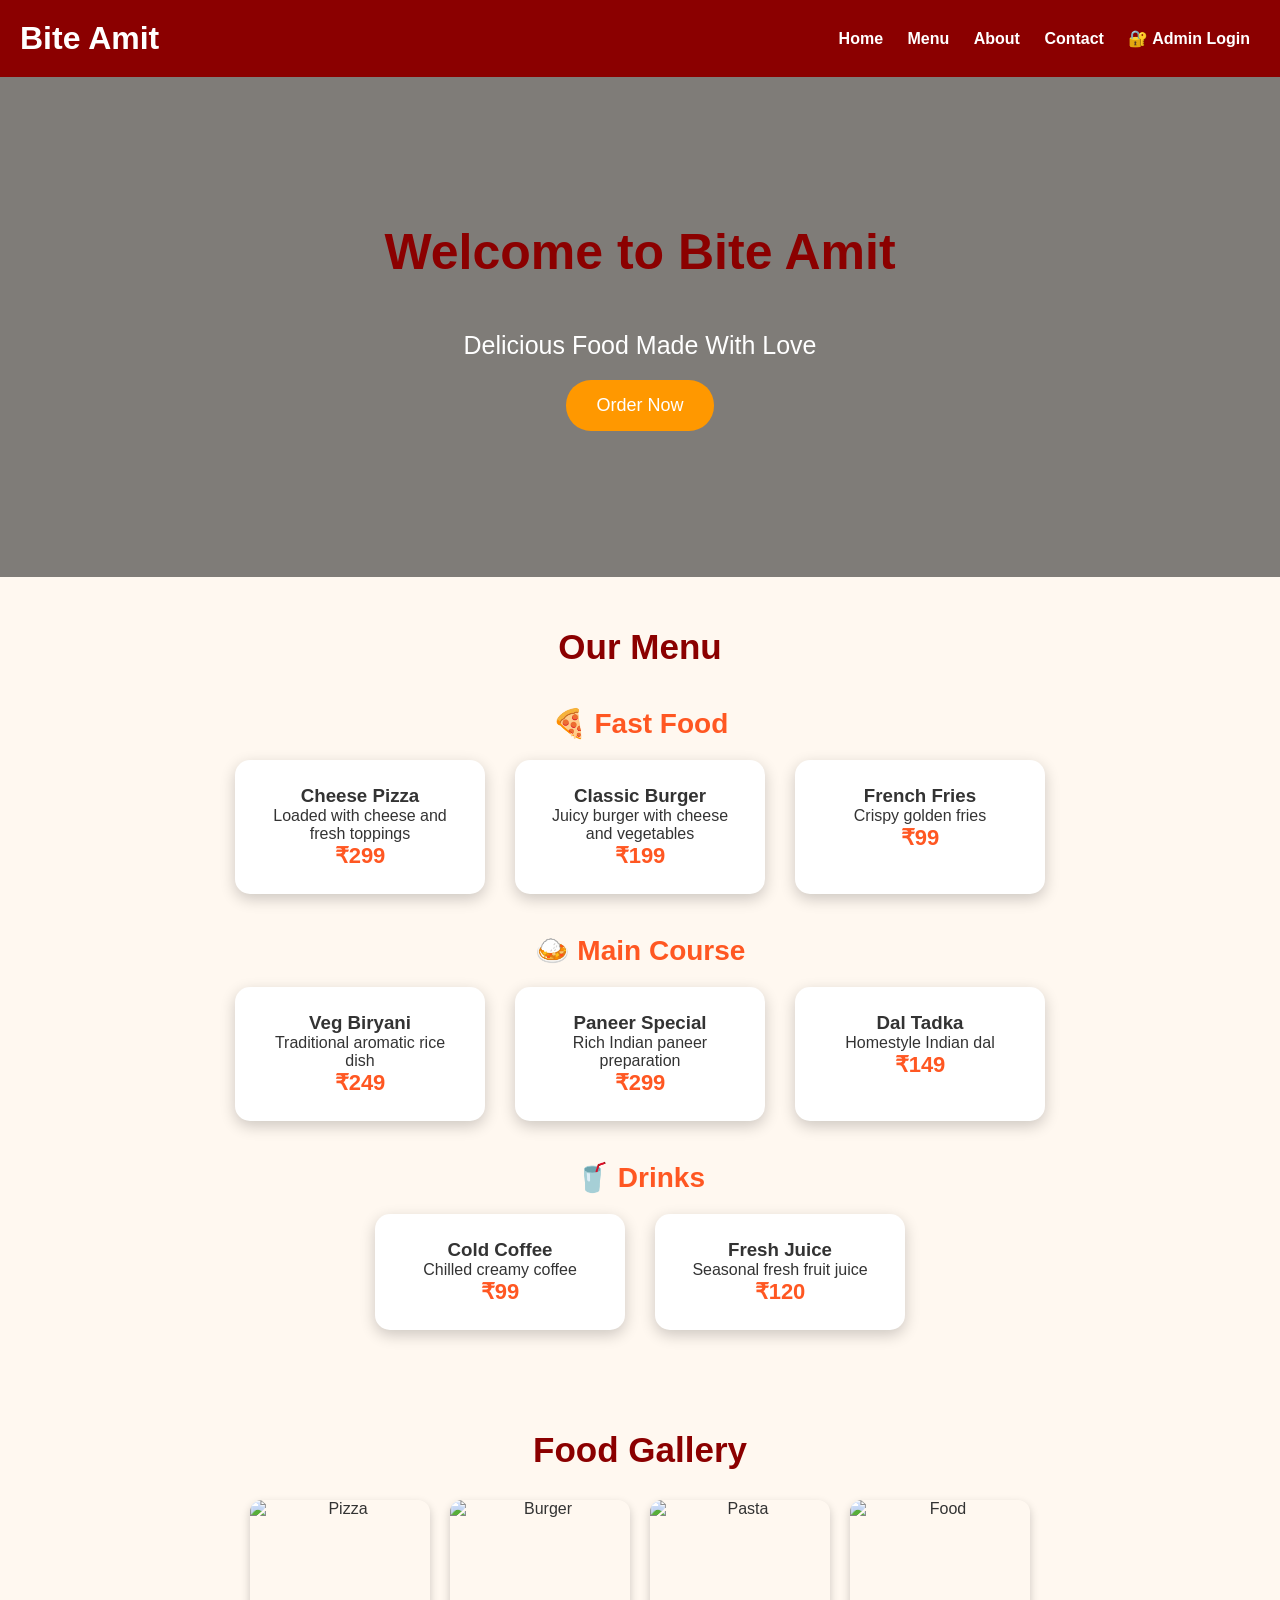
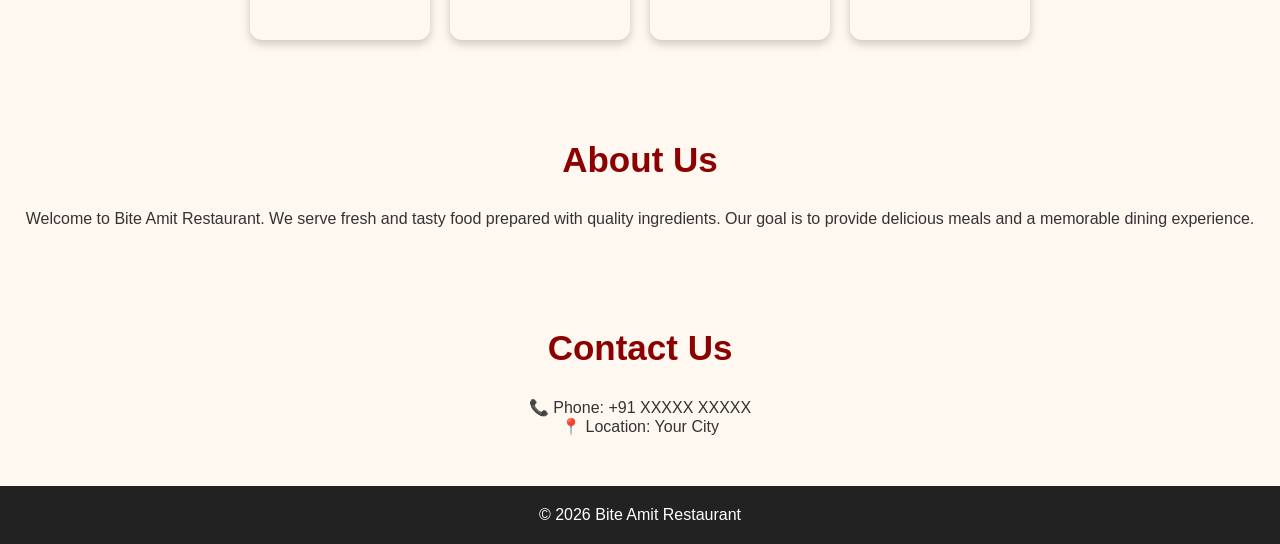
==== index.html @ e71c7d54 "Update index.html" ====
<!DOCTYPE html>
<html lang="en">

<head>
    <meta charset="UTF-8">
    <meta name="viewport" content="width=device-width, initial-scale=1.0">

    <title>Bite Amit Restaurant</title>

    <link rel="stylesheet" href="style.css">
</head>



    
<body>

    <header>
        <h1>Bite Amit</h1>


        <!-- ==========================================================
             WEBSITE NAVIGATION
        
             PURPOSE:
             Displays the main navigation menu for customers
             and provides access to the Admin Login page.
             ========================================================== -->
        
        <nav>
        
            <a href="#home">
        
                Home
        
            </a>
        
        
            <a href="menu.html">
        
                Menu
        
            </a>
        
        
            <a href="#about">
        
                About
        
            </a>
        
        
            <a href="#contact">
        
                Contact
        
            </a>
        
        
            <a href="admin-login.html">
        
                🔐 Admin Login
        
            </a>
        
        </nav>
    </header>


    <section id="home" class="hero">

        <h2>Welcome to Bite Amit</h2>

        <p>Delicious Food Made With Love</p>

        <button onclick="orderNow()">
        Order Now
        </button>

    </section>


    <section id="menu">
    
    <h2>Our Menu</h2>
    
    <h3 class="category">🍕 Fast Food</h3>
    
    <div class="menu">
    
        <div class="item">
            <h3>Cheese Pizza</h3>
            <p>Loaded with cheese and fresh toppings</p>
            <b>₹299</b>
        </div>
    
        <div class="item">
            <h3>Classic Burger</h3>
            <p>Juicy burger with cheese and vegetables</p>
            <b>₹199</b>
        </div>
    
        <div class="item">
            <h3>French Fries</h3>
            <p>Crispy golden fries</p>
            <b>₹99</b>
        </div>
    
    </div>
    
    
    <h3 class="category">🍛 Main Course</h3>
    
    <div class="menu">
    
        <div class="item">
            <h3>Veg Biryani</h3>
            <p>Traditional aromatic rice dish</p>
            <b>₹249</b>
        </div>
    
        <div class="item">
            <h3>Paneer Special</h3>
            <p>Rich Indian paneer preparation</p>
            <b>₹299</b>
        </div>
    
        <div class="item">
            <h3>Dal Tadka</h3>
            <p>Homestyle Indian dal</p>
            <b>₹149</b>
        </div>
    
    </div>
    
    
    <h3 class="category">🥤 Drinks</h3>
    
    <div class="menu">
    
        <div class="item">
            <h3>Cold Coffee</h3>
            <p>Chilled creamy coffee</p>
            <b>₹99</b>
        </div>
    
        <div class="item">
            <h3>Fresh Juice</h3>
            <p>Seasonal fresh fruit juice</p>
            <b>₹120</b>
        </div>
    
    </div>
    
    
    </section>

    
    <section id="gallery">
    
    <h2>Food Gallery</h2>
    
    <div class="gallery">

    <img src="https://images.unsplash.com/photo-1565299624946-b28f40a0ae38?w=400" alt="Pizza">

    <img src="https://images.unsplash.com/photo-1568901346375-23c9450c58cd?w=400" alt="Burger">

    <img src="https://images.unsplash.com/photo-1473093295043-cdd812d0e601?w=400" alt="Pasta">

    <img src="https://images.unsplash.com/photo-1515003197210-e0cd71810b5f?w=400" alt="Food">

    </div>
    
    
    </section>
    
    
    <section id="about">
    
    <h2>About Us</h2>
    
    <p>
    Welcome to Bite Amit Restaurant.
    We serve fresh and tasty food prepared with quality ingredients.
    Our goal is to provide delicious meals and a memorable dining experience.
    </p>
    
    </section>


    <section id="contact">

        <h2>Contact Us</h2>

        <p>📞 Phone: +91 XXXXX XXXXX</p>

        <p>📍 Location: Your City</p>

    </section>


    <footer>
    
        <p>
            © 2026 Bite Amit Restaurant
        </p>

    </footer>
    
    <script src="script.js"></script>

</body>

</html>
---- style.css ----
* {
    margin: 0;
    padding: 0;
    box-sizing: border-box;
    font-family: Arial, sans-serif;
}


body {
    background: #fff8f0;
    color: #333;
}


/* Header */

header {
    background: #8B0000;
    color: white;
    padding: 20px;
    display: flex;
    justify-content: space-between;
    align-items: center;
}


header h1 {
    font-size: 32px;
}


nav a {
    color: white;
    text-decoration: none;
    margin: 0 10px;
    font-weight: bold;
}


/* Hero Section */

.hero {

    height: 500px;

    background:
    linear-gradient(
    rgba(0,0,0,0.5),
    rgba(0,0,0,0.5)
    ),
    url("https://images.unsplash.com/photo-1504674900247-0877df9cc836");

    background-size: cover;
    background-position: center;

    color:white;

    display:flex;
    flex-direction:column;
    justify-content:center;
    align-items:center;

    text-align:center;

}


.hero h2 {
    font-size:50px;
}


.hero p {
    font-size:25px;
    margin:20px;
}


button {

    background:#ff9800;
    color:white;
    border:none;
    padding:15px 30px;
    border-radius:25px;
    font-size:18px;

}


/* Sections */

section {

    padding:50px 20px;
    text-align:center;

}


section h2 {

    font-size:35px;
    color:#8B0000;
    margin-bottom:30px;

}


/* Menu */

.menu {

    display:flex;
    justify-content:center;
    gap:30px;
    flex-wrap:wrap;

}


.item {

    background:white;
    width:250px;
    padding:25px;

    border-radius:15px;

    box-shadow:
    0 5px 15px rgba(0,0,0,0.2);

}


.item b {

    color:#ff5722;
    font-size:22px;

}


/* Footer */

footer {

    background:#222;
    color:white;
    padding:20px;
    text-align:center;

}


/* Mobile */

@media(max-width:700px){

    header{
        flex-direction:column;
    }


    .hero h2{
        font-size:35px;
    }

}
.category {

    margin:40px 0 20px;
    color:#ff5722;
    font-size:28px;

}
.gallery {

    display:flex;
    justify-content:center;
    gap:20px;
    flex-wrap:wrap;

}


.gallery img {

    width:180px;
    height:140px;

    object-fit:cover;

    border-radius:12px;

    box-shadow:
    0 4px 10px rgba(0,0,0,0.2);

    transition:0.3s;

}


.gallery img:hover {

    transform:scale(1.05);

}
@media(max-width:700px){

    .gallery img{

        width:150px;
        height:120px;

    }

}
/* ===== MENU TABLE ===== */

table{
    width:100%;
    border-collapse:collapse;
    margin-bottom:40px;
    background:white;
    border-radius:10px;
    overflow:hidden;
    box-shadow:0 5px 15px rgba(0,0,0,0.15);
}

th{
    background:#8B0000;
    color:white;
    padding:15px;
    font-size:18px;
}

td{
    padding:15px;
    text-align:center;
    border-bottom:1px solid #ddd;
}

tr:hover{
    background:#fff4e6;
}

td img{
    width:100px;
    height:80px;
    object-fit:cover;
    border-radius:10px;
}

td button{
    padding:8px 15px;
    border:none;
    border-radius:6px;
    cursor:pointer;
}
/* Discount Badge */

.discount-badge{

    background:#28a745;

    color:white;

    padding:6px 12px;

    border-radius:20px;

    font-size:14px;

    font-weight:bold;

    display:inline-block;

}
td button:hover{
    opacity:0.9;
}
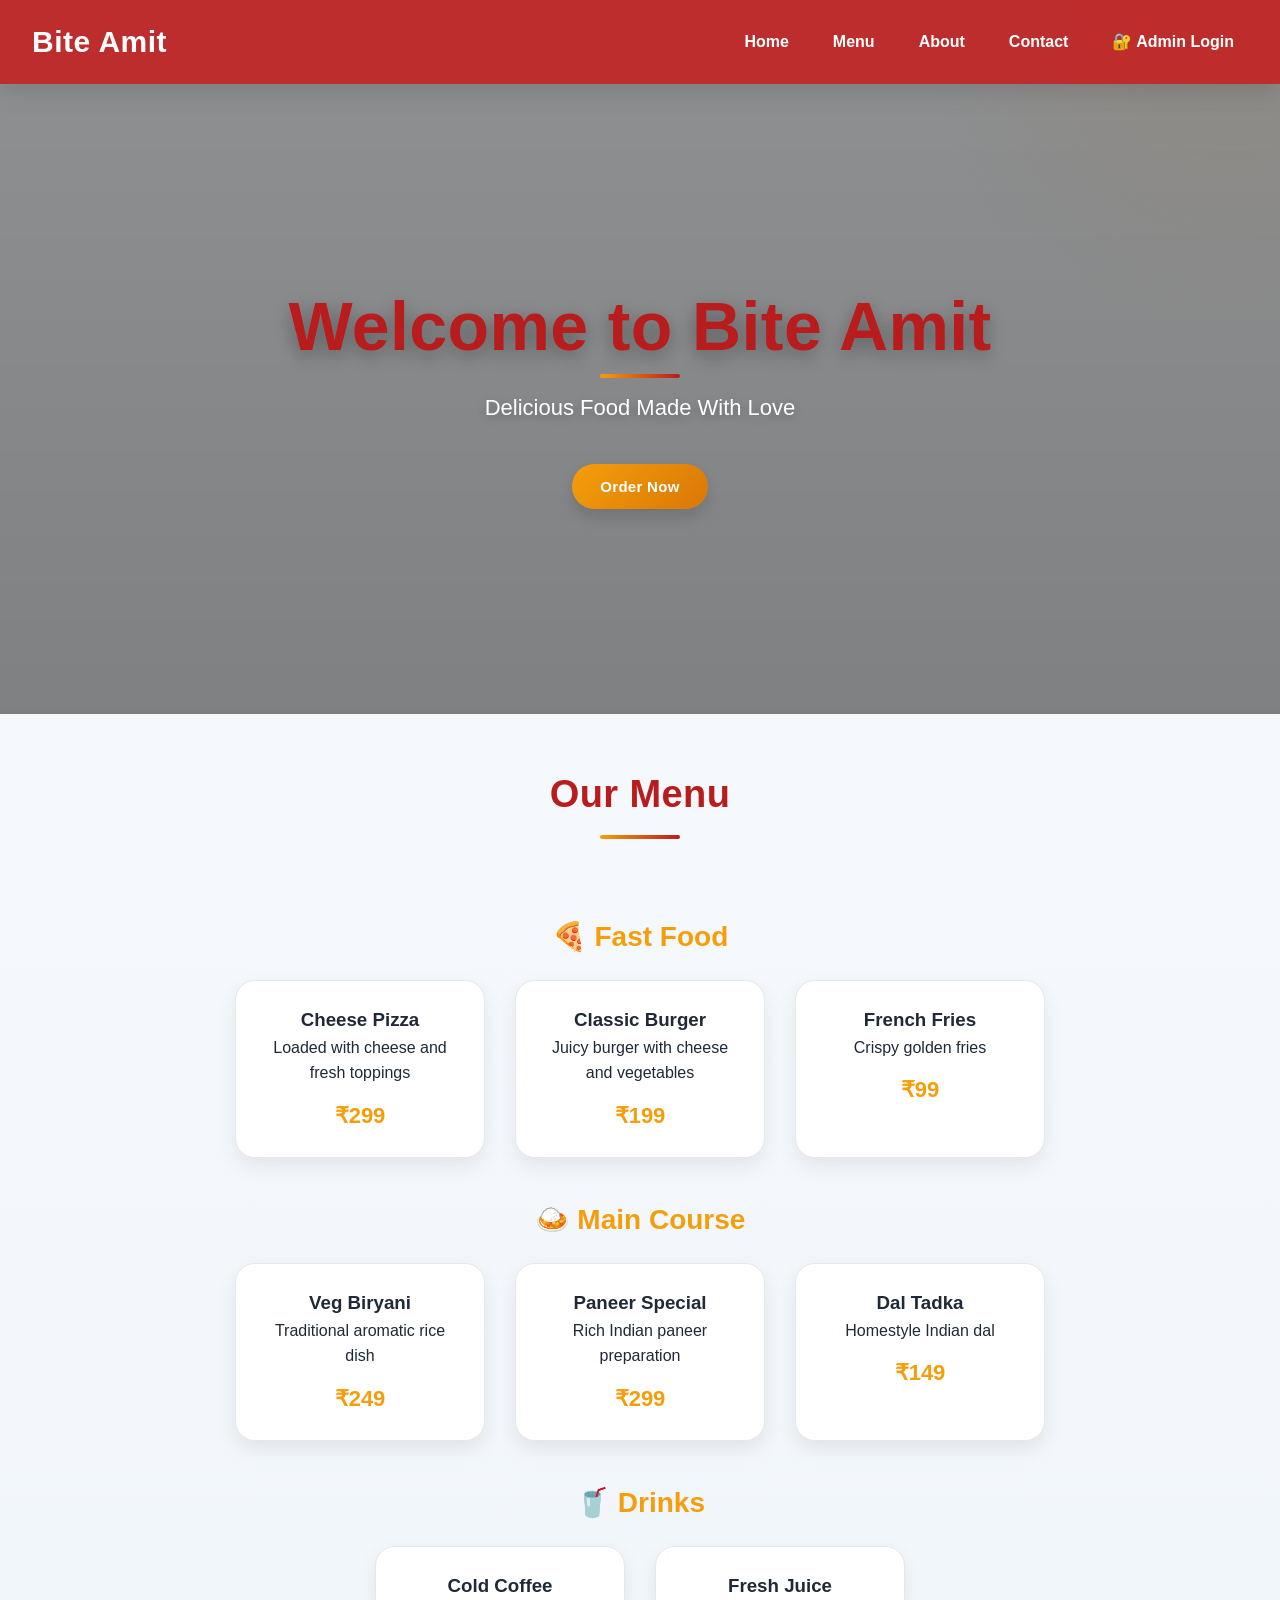
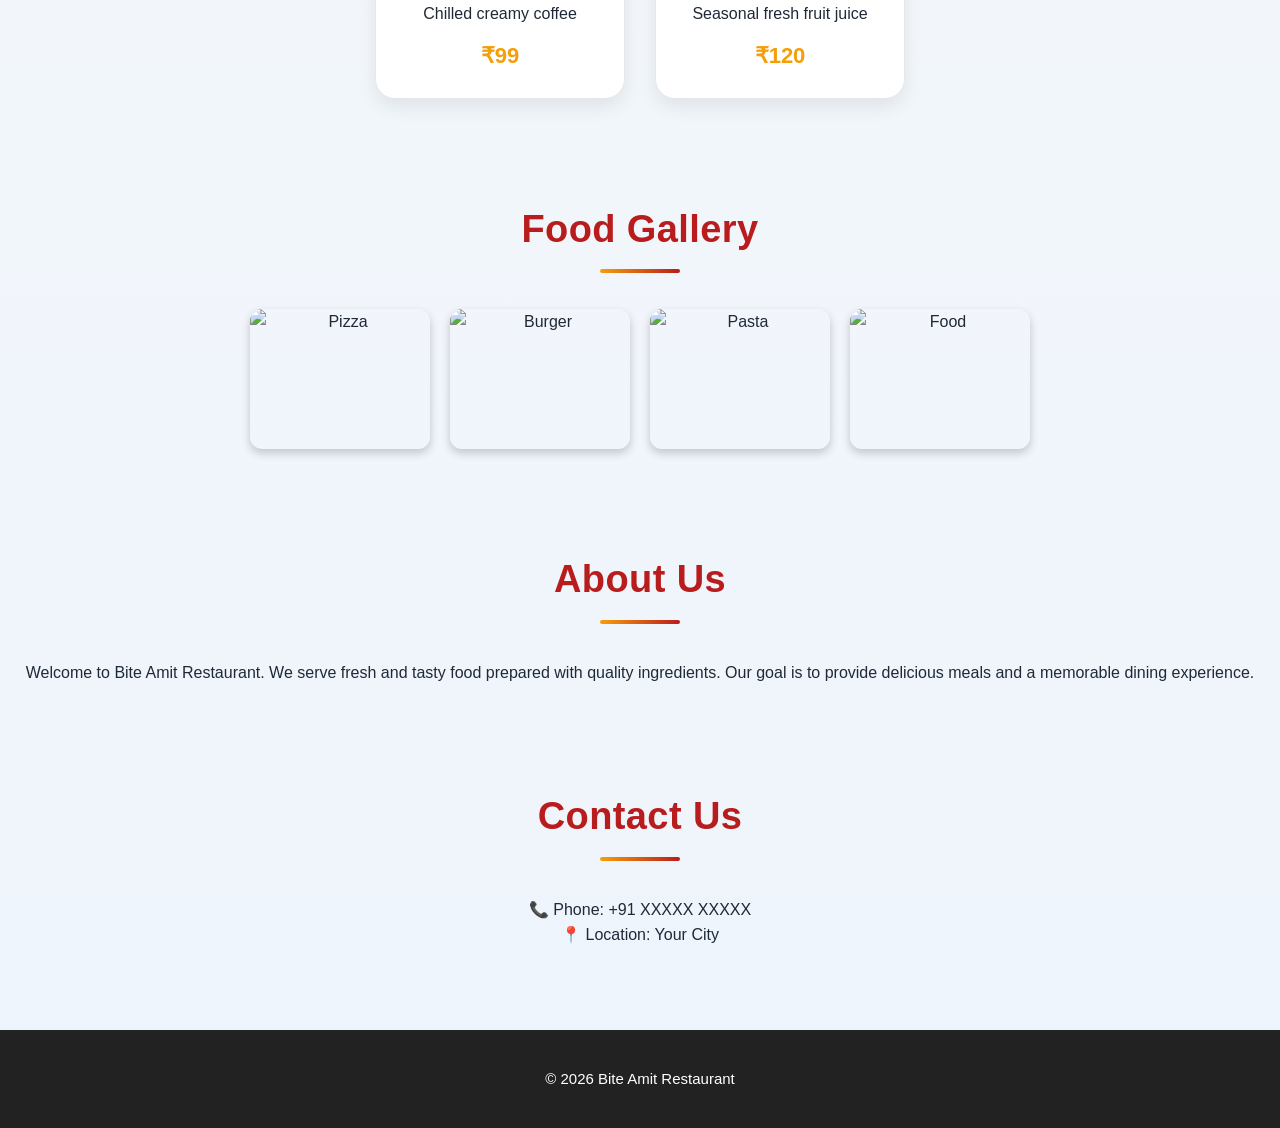
==== commit f0c8b720: "Update index.html" ====
--- a/index.html
+++ b/index.html
@@ -3,7 +3,8 @@
 
 <head>
     <meta charset="UTF-8">
-    <meta name="viewport" content="width=device-width, initial-scale=1.0">
+    <meta name="viewport" content="order now
+        width=device-width, initial-scale=1.0">
 
     <title>Bite Amit Restaurant</title>
 
@@ -73,8 +74,8 @@
 
         <p>Delicious Food Made With Love</p>
 
-        <button onclick="orderNow()">
-        Order Now
+        <button onclick="window.location.href='menu.html'">
+          Order Now
         </button>
 
     </section>
--- a/style.css
+++ b/style.css
@@ -1,111 +1,634 @@
-* {
-    margin: 0;
-    padding: 0;
-    box-sizing: border-box;
-    font-family: Arial, sans-serif;
-}
-
-
-body {
-    background: #fff8f0;
-    color: #333;
-}
-
+/* ==========================================================
+   GLOBAL RESET
+
+   Purpose:
+   Removes browser defaults and enables smooth animations
+   throughout the application.
+
+========================================================== */
+
+*{
+
+    margin:0;
+
+    padding:0;
+
+    box-sizing:border-box;
+
+    font-family:
+        "Segoe UI",
+        Roboto,
+        "Helvetica Neue",
+        Arial,
+        sans-serif;
+
+
+    /* Smooth transitions for interactive elements */
+    transition:
+
+        background-color .25s ease,
+
+        color .25s ease,
+
+        border-color .25s ease;
+
+}
+
+
+/* ==========================================================
+   GLOBAL DESIGN SYSTEM
+   Central place for colours, spacing and shadows.
+========================================================== */
+
+:root{
+
+    /* ==========================================================
+       MODERN DESIGN SYSTEM
+
+       PURPOSE:
+       Global colour palette for the entire website.
+
+       This section controls almost every colour on the site.
+
+       Safe to edit in the future.
+
+    ========================================================== */
+
+
+    /* ----------------------------------------------------------
+       Primary Brand Colours
+    ---------------------------------------------------------- */
+
+    --primary:#B91C1C;
+
+    --primary-hover:#991B1B;
+
+    --secondary:#F59E0B;
+
+    --secondary-hover:#D97706;
+
+
+    /* ----------------------------------------------------------
+       Status Colours
+    ---------------------------------------------------------- */
+
+    --success:#16A34A;
+
+    --danger:#DC2626;
+
+    --warning:#FACC15;
+
+    --info:#2563EB;
+
+
+    /* ----------------------------------------------------------
+       Background Colours
+    ---------------------------------------------------------- */
+
+    --background:#F5F7FA;
+
+    --card:#FFFFFF;
+
+    --table-hover:#FEF3C7;
+
+    --card-hover:#FAFAFA;
+
+
+    /* ----------------------------------------------------------
+       Text Colours
+    ---------------------------------------------------------- */
+
+    --text:#1F2937;
+
+    --text-light:#6B7280;
+
+    --white:#FFFFFF;
+
+
+    /* ----------------------------------------------------------
+       Borders
+    ---------------------------------------------------------- */
+
+    --border:#E5E7EB;
+
+
+    /* ----------------------------------------------------------
+       Border Radius
+    ---------------------------------------------------------- */
+
+    --radius-small:8px;
+
+    --radius-medium:14px;
+
+    --radius-large:20px;
+
+
+    /* ----------------------------------------------------------
+       Modern Shadows
+    ---------------------------------------------------------- */
+
+    --shadow-small:
+        0 2px 6px rgba(0,0,0,.05);
+
+    --shadow-medium:
+        0 8px 20px rgba(0,0,0,.08);
+
+    --shadow-large:
+        0 16px 40px rgba(0,0,0,.12);
+
+
+    /* ----------------------------------------------------------
+       Spacing
+    ---------------------------------------------------------- */
+
+    --space-xs:8px;
+
+    --space-sm:12px;
+
+    --space-md:16px;
+
+    --space-lg:24px;
+
+    --space-xl:32px;
+
+    --space-xxl:48px;
+
+}
+
+
+/* ==========================================================
+   PREMIUM PAGE BACKGROUND
+
+   Purpose:
+   Creates a soft premium background and enables smooth
+   animations throughout the website.
+
+   Future Editing:
+   - Change gradient colours for a different theme.
+   - Adjust transition speed if required.
+
+========================================================== */
+
+body{
+
+    background:
+        linear-gradient(
+            180deg,
+            #f8fafc 0%,
+            #eef4fb 100%
+        );
+
+    color:var(--text);
+
+    line-height:1.6;
+
+    min-height:100vh;
+
+
+    /* Smooth animations across the website */
+    transition:
+
+        background .35s ease,
+
+        color .35s ease;
+
+}
+
+/* ==========================================================
+   PREMIUM PAGE GLOW
+
+   Purpose:
+   Adds a very subtle decorative glow behind the page content.
+   It gives depth without distracting from the content.
+
+   Future Editing:
+   - Increase opacity for a stronger glow.
+   - Remove entirely if you prefer a flatter design.
+========================================================== */
+
+body::before{
+
+    content:"";
+
+    position:fixed;
+
+    top:-250px;
+
+    right:-250px;
+
+    width:600px;
+
+    height:600px;
+
+    border-radius:50%;
+
+    background:
+        radial-gradient(
+            rgba(245,158,11,.08),
+            transparent 70%
+        );
+
+    pointer-events:none;
+
+    z-index:-1;
+
+}
 
 /* Header */
 
-header {
-    background: #8B0000;
-    color: white;
-    padding: 20px;
-    display: flex;
-    justify-content: space-between;
-    align-items: center;
-}
-
-
-header h1 {
-    font-size: 32px;
-}
-
-
-nav a {
-    color: white;
-    text-decoration: none;
-    margin: 0 10px;
-    font-weight: bold;
-}
-
-
-/* Hero Section */
-
-.hero {
-
-    height: 500px;
+/* ==========================================================
+   PREMIUM HEADER
+   Purpose:
+   Creates a modern sticky header with a subtle glass effect.
+
+   Future Editing:
+   - Change 'top' if needed.
+   - Adjust backdrop-filter for more or less blur.
+   - Change opacity by modifying the rgba() value.
+========================================================== */
+
+header{
+
+    /* Existing brand colour with slight transparency */
+    background:rgba(185,28,28,0.92);
+
+    color:var(--white);
+
+    padding:18px var(--space-xl);
+
+    display:flex;
+
+    justify-content:space-between;
+
+    align-items:center;
+
+    flex-wrap:wrap;
+
+    gap:var(--space-md);
+
+    /* Premium shadow */
+    box-shadow:
+        0 8px 24px rgba(0,0,0,.12);
+
+    /* Keep header visible while scrolling */
+    position:sticky;
+
+    top:0;
+
+    z-index:1000;
+
+/* ==========================================================
+   PREMIUM GLASS EFFECT
+
+   Purpose:
+   Creates a softer glass appearance for the sticky header.
+
+   Future Editing:
+   - Increase blur for a stronger glass effect.
+   - Reduce blur if performance becomes a concern.
+========================================================== */
+
+backdrop-filter:blur(16px);
+
+-webkit-backdrop-filter:blur(16px);
+
+    /* Smooth transitions */
+    transition:
+        background .3s ease,
+        box-shadow .3s ease;
+}
+
+
+header h1{
+
+    font-size:30px;
+
+    font-weight:700;
+
+    letter-spacing:.5px;
+
+}
+
+
+nav{
+
+    display:flex;
+
+    gap:var(--space-md);
+
+    flex-wrap:wrap;
+
+}
+
+
+/* ==========================================================
+   PREMIUM NAVIGATION LINKS
+   Purpose:
+   Creates smoother hover animations and prepares each link
+   for an animated underline.
+
+   Future Editing:
+   - Increase translateY() for more lift.
+   - Change transition speed if desired.
+========================================================== */
+
+nav a{
+
+    color:var(--white);
+
+    text-decoration:none;
+
+    font-weight:600;
+
+    padding:8px 14px;
+
+    border-radius:var(--radius-small);
+
+    position:relative;
+
+    transition:
+        background .25s ease,
+        color .25s ease,
+        transform .25s ease;
+
+}
+
+
+/* ==========================================================
+   NAVIGATION HOVER EFFECT
+========================================================== */
+
+nav a:hover{
+
+    background:rgba(255,255,255,.18);
+
+    transform:translateY(-2px);
+
+}
+/* ==========================================================
+   ANIMATED NAVIGATION UNDERLINE
+   Purpose:
+   Displays a smooth underline animation when hovering over
+   navigation links.
+========================================================== */
+
+nav a::after{
+
+    content:"";
+
+    position:absolute;
+
+    left:14px;
+
+    bottom:4px;
+
+    width:0;
+
+    height:2px;
+
+    background:var(--white);
+
+    transition:width .25s ease;
+
+}
+
+nav a:hover::after{
+
+    width:calc(100% - 28px);
+
+}
+
+/* ==========================================================
+   PREMIUM HERO SECTION
+
+   Purpose:
+   Creates a more spacious and elegant landing section.
+
+   Future Editing:
+   - Replace the image URL to change the hero image.
+   - Adjust the overlay opacity if your image is brighter or darker.
+========================================================== */
+
+.hero{
+
+    min-height:70vh;
 
     background:
-    linear-gradient(
-    rgba(0,0,0,0.5),
-    rgba(0,0,0,0.5)
-    ),
-    url("https://images.unsplash.com/photo-1504674900247-0877df9cc836");
-
-    background-size: cover;
-    background-position: center;
-
-    color:white;
+        linear-gradient(
+            rgba(0,0,0,.42),
+            rgba(0,0,0,.50)
+        ),
+        url("https://images.unsplash.com/photo-1504674900247-0877df9cc836");
+
+    background-size:cover;
+
+    background-position:center;
+
+    background-attachment:fixed;
+
+    color:var(--white);
 
     display:flex;
+
     flex-direction:column;
+
     justify-content:center;
+
     align-items:center;
 
     text-align:center;
 
-}
-
-
-.hero h2 {
-    font-size:50px;
-}
-
-
-.hero p {
-    font-size:25px;
-    margin:20px;
-}
-
-
-button {
-
-    background:#ff9800;
-    color:white;
+    padding:80px 30px;
+
+}
+
+
+/* ==========================================================
+   HERO MAIN HEADING
+========================================================== */
+
+.hero h2{
+
+    font-size:clamp(42px,6vw,68px);
+
+    font-weight:800;
+
+    line-height:1.1;
+
+    max-width:900px;
+
+    margin-bottom:24px;
+
+    text-shadow:
+        0 6px 20px rgba(0,0,0,.35);
+
+}
+
+/* ==========================================================
+   HERO DESCRIPTION
+========================================================== */
+
+.hero p{
+
+    font-size:22px;
+
+    line-height:1.8;
+
+    max-width:760px;
+
+    margin-bottom:36px;
+
+    text-shadow:
+        0 3px 12px rgba(0,0,0,.30);
+
+}
+
+/* ==========================================================
+   PREMIUM GLOBAL BUTTONS
+
+   Purpose:
+   Gives all buttons a modern premium appearance.
+
+   Future Editing:
+   - Change gradient colours for a different theme.
+   - Increase padding for larger buttons.
+   - Adjust border-radius for more or less rounded buttons.
+========================================================== */
+
+button{
+
+    /* Premium gradient */
+    background:
+        linear-gradient(
+            135deg,
+            var(--secondary),
+            var(--secondary-hover)
+        );
+
+    color:var(--white);
+
     border:none;
-    padding:15px 30px;
-    border-radius:25px;
-    font-size:18px;
-
-}
-
-
-/* Sections */
-
-section {
+
+    padding:14px 28px;
+
+    border-radius:999px;
+
+    font-size:15px;
+
+    font-weight:700;
+
+    letter-spacing:.3px;
+
+    cursor:pointer;
+
+    box-shadow:
+        0 8px 18px rgba(0,0,0,.15);
+
+    transition:
+        transform .25s ease,
+        box-shadow .25s ease,
+        filter .25s ease;
+
+}
+
+/* ==========================================================
+   BUTTON HOVER EFFECT
+========================================================== */
+
+button:hover{
+
+    transform:translateY(-4px);
+
+    filter:brightness(1.05);
+
+    box-shadow:
+        0 14px 30px rgba(0,0,0,.18);
+
+}
+
+/* ==========================================================
+   BUTTON CLICK EFFECT
+========================================================== */
+
+button:active{
+
+    transform:translateY(1px) scale(.98);
+
+}
+
+/* ==========================================================
+   COMMON PAGE SECTIONS
+========================================================== */
+
+section{
 
     padding:50px 20px;
     text-align:center;
 
 }
 
-
-section h2 {
-
-    font-size:35px;
-    color:#8B0000;
-    margin-bottom:30px;
-
-}
-
+/* ==========================================================
+   PREMIUM SECTION HEADINGS
+
+   Purpose:
+   Gives every section heading a cleaner, more premium look
+   with improved spacing and a decorative accent line.
+
+   Future Editing:
+   - Increase font-size for larger headings.
+   - Change the accent width or color below.
+========================================================== */
+
+section h2{
+
+    position:relative;
+
+    display:inline-block;
+
+    font-size:38px;
+
+    font-weight:700;
+
+    color:var(--primary);
+
+    margin-bottom:50px;
+
+    letter-spacing:.4px;
+
+}
+/* ==========================================================
+   SECTION HEADING ACCENT
+
+   Purpose:
+   Draws a subtle gradient line beneath every section title.
+========================================================== */
+
+section h2::after{
+
+    content:"";
+
+    position:absolute;
+
+    left:50%;
+
+    bottom:-14px;
+
+    transform:translateX(-50%);
+
+    width:80px;
+
+    height:4px;
+
+    border-radius:999px;
+
+    background:
+        linear-gradient(
+            90deg,
+            var(--secondary),
+            var(--primary)
+        );
+
+}
 
 /* Menu */
 
@@ -119,37 +642,169 @@
 }
 
 
-.item {
-
-    background:white;
+/* ==========================================================
+   PREMIUM MENU ITEM CARD
+
+   Purpose:
+   Creates restaurant-style product cards.
+
+   Used for:
+   - Menu items
+   - Food listings
+   - Product displays
+
+   Future Editing:
+   - Adjust width for different screen sizes.
+   - Change shadow for more/less depth.
+   - Modify radius for different styles.
+
+========================================================== */
+
+.item{
+
+    /* Card background */
+    background:var(--card);
+
+
+    /* Flexible card width */
     width:250px;
-    padding:25px;
-
-    border-radius:15px;
-
+
+
+    /* Internal spacing */
+    padding:var(--space-lg);
+
+
+    /* Premium rounded corners */
+    border-radius:var(--radius-large);
+
+
+    /* Soft border */
+    border:1px solid var(--border);
+
+
+    /* Floating card effect */
     box-shadow:
-    0 5px 15px rgba(0,0,0,0.2);
-
-}
-
-
-.item b {
-
-    color:#ff5722;
+        var(--shadow-medium);
+
+
+    /* Smooth animation */
+    transition:
+
+        transform .30s ease,
+
+        box-shadow .30s ease,
+
+        border-color .30s ease;
+
+
+    /* Keeps images inside card */
+    overflow:hidden;
+
+}
+
+
+/* ==========================================================
+   PREMIUM MENU CARD HOVER
+
+   Purpose:
+   Adds subtle product-card animation.
+
+========================================================== */
+
+.item:hover{
+
+/* ==========================================================
+   PREMIUM MENU CARD HOVER
+
+   Purpose:
+   Creates a floating restaurant-card effect.
+
+========================================================== */
+
+transform:
+
+    translateY(-8px)
+
+    scale(1.02);
+
+box-shadow:
+
+    0 24px 55px rgba(15,23,42,.18);
+
+
+    border-color:
+        var(--secondary);
+
+}
+
+
+.item b{
+
+    color:var(--secondary);
+
     font-size:22px;
 
-}
-
-
-/* Footer */
-
-footer {
+    display:block;
+
+    margin-top:var(--space-sm);
+
+}
+/* ==========================================================
+   MENU CARD IMAGE
+
+   Purpose:
+   Gives food images a premium presentation.
+
+========================================================== */
+
+.item img{
+
+    width:100%;
+
+    height:180px;
+
+
+    object-fit:cover;
+
+
+    border-radius:
+        var(--radius-medium);
+
+
+    margin-bottom:
+        var(--space-md);
+
+}
+
+/* ==========================================================
+   FOOTER
+========================================================== */
+
+footer{
 
     background:#222;
-    color:white;
-    padding:20px;
+
+    color:var(--white);
+
+
+    padding:var(--space-xl);
+
+
     text-align:center;
 
+
+    font-size:15px;
+
+
+    margin-top:var(--space-xl);
+
+}
+
+
+footer p{
+
+    margin:5px 0;
+
 }
 
 
@@ -157,24 +812,80 @@
 
 @media(max-width:700px){
 
+
     header{
+
         flex-direction:column;
+
+        text-align:center;
+
+        padding:var(--space-lg);
+
     }
 
 
+    header h1{
+
+        font-size:26px;
+
+    }
+
+
+    nav{
+
+        justify-content:center;
+
+    }
+
+
+    nav a{
+
+        font-size:14px;
+
+        padding:6px 10px;
+
+    }
+
+
+    .hero{
+
+        min-height:400px;
+
+    }
+
+
     .hero h2{
+
         font-size:35px;
+
     }
 
-}
+
+    .hero p{
+
+        font-size:18px;
+
+    }
+
+
+}
+/* ==========================================================
+   MENU CATEGORY TITLE
+   Uses brand secondary colour.
+========================================================== */
+
 .category {
 
     margin:40px 0 20px;
-    color:#ff5722;
+    color:var(--secondary);
     font-size:28px;
 
 }
-.gallery {
+/* ==========================================================
+   IMAGE GALLERY
+========================================================== */
+
+.gallery{
 
     display:flex;
     justify-content:center;
@@ -216,34 +927,123 @@
     }
 
 }
-/* ===== MENU TABLE ===== */
+
+/* ==========================================================
+   PREMIUM DATA TABLE
+
+   Purpose:
+   Provides a modern, professional appearance for all tables
+   across the website.
+
+   Future Editing:
+   - Increase border-radius for softer corners.
+   - Adjust shadow intensity if desired.
+========================================================== */
 
 table{
+
     width:100%;
-    border-collapse:collapse;
-    margin-bottom:40px;
-    background:white;
-    border-radius:10px;
+
+    border-collapse:separate;
+
+    border-spacing:0;
+
+    margin:var(--space-lg) 0;
+
+    background:var(--card);
+
+    border-radius:20px;
+
     overflow:hidden;
-    box-shadow:0 5px 15px rgba(0,0,0,0.15);
-}
+
+    border:1px solid var(--border);
+
+    box-shadow:
+        0 12px 30px rgba(15,23,42,.08);
+
+}
+
+/* ==========================================================
+   TABLE HEADER
+========================================================== */
 
 th{
-    background:#8B0000;
-    color:white;
-    padding:15px;
-    font-size:18px;
-}
+
+    position:sticky;
+
+    top:0;
+
+    z-index:5;
+
+    background:
+      linear-gradient(
+      135deg,
+      var(--primary),
+      var(--primary-hover)
+      );
+
+    color:var(--white);
+
+    padding:18px;
+
+    font-size:15px;
+
+    font-weight:700;
+
+    letter-spacing:.3px;
+
+    text-align:center;
+
+}
+
+/* ==========================================================
+   TABLE CELLS
+========================================================== */
 
 td{
-    padding:15px;
+
+    padding:18px 16px;
+
     text-align:center;
-    border-bottom:1px solid #ddd;
-}
-
-tr:hover{
-    background:#fff4e6;
-}
+
+    border-bottom:1px solid #edf2f7;
+
+    vertical-align:middle;
+
+}
+
+tbody tr{
+    transition:background .2s ease;
+}
+
+/* ==========================================================
+   ALTERNATING TABLE ROWS
+========================================================== */
+
+tbody tr:nth-child(even){
+
+    background:#fafbfd;
+
+}
+tbody tr:nth-child(odd){
+
+    background:#ffffff;
+
+}
+/* ==========================================================
+   TABLE ROW HOVER
+========================================================== */
+
+tbody tr:hover{
+
+    background:#eef6ff;
+
+    transform:scale(1.002);
+
+    box-shadow:
+    0 4px 12px rgba(0,0,0,.06);
+
+}   
 
 td img{
     width:100px;
@@ -253,31 +1053,1521 @@
 }
 
 td button{
-    padding:8px 15px;
-    border:none;
-    border-radius:6px;
+
+    padding:8px 16px;
+
+    border-radius:999px;
+
+    font-size:13px;
+
+    margin:3px;
+
+}
+
+/* ==========================================================
+   DISCOUNT BADGE
+   Uses global success and white colors.
+========================================================== */
+.discount-badge{
+    background:var(--success);
+    color:var(--white);
+    padding:6px 12px;
+    border-radius:20px;
+    font-size:14px;
+    font-weight:bold;
+    display:inline-block;
+}
+
+td button:hover{
+    opacity:1;
+}
+/* ==========================================================
+   PREMIUM TABLE CONTAINER
+
+   Purpose:
+   Gives every table a dashboard-card appearance.
+
+========================================================== */
+
+.table-container{
+
+    background:var(--card);
+
+    padding:var(--space-lg);
+
+    border-radius:var(--radius-large);
+
+    box-shadow:
+        var(--shadow-medium);
+
+    overflow-x:auto;
+
+}
+
+
+/* Table title inside container */
+
+.table-container h2,
+.table-container h3{
+
+    margin-bottom:20px;
+
+    color:var(--primary);
+
+}
+/* ==========================================================
+PREMIUM FORM CONTROLS
+
+Purpose:
+Creates a consistent modern dashboard form appearance.
+
+========================================================== */
+
+input,
+select,
+textarea{
+
+```
+width:100%;
+
+padding:14px 16px;
+
+font-size:15px;
+
+font-weight:500;
+
+color:var(--text);
+
+background:#ffffff;
+
+border:1px solid #dbe3ef;
+
+border-radius:12px;
+
+box-shadow:
+    0 2px 8px rgba(15,23,42,.04);
+
+transition:
+    border-color .25s ease,
+    box-shadow .25s ease,
+    transform .25s ease;
+```
+
+}
+
+/* ==========================================================
+INPUT HOVER
+========================================================== */
+
+input:hover,
+select:hover,
+textarea:hover{
+
+```
+border-color:#cbd5e1;
+```
+
+}
+
+/* ==========================================================
+INPUT FOCUS
+========================================================== */
+
+input:focus,
+select:focus,
+textarea:focus{
+
+```
+outline:none;
+
+border-color:var(--secondary);
+
+background:#ffffff;
+
+box-shadow:
+    0 0 0 4px rgba(245,158,11,.18),
+    0 6px 18px rgba(15,23,42,.08);
+
+transform:translateY(-1px);
+```
+
+}
+
+
+
+input:focus,
+select:focus,
+textarea:focus{
+
+    outline:none;
+
+    border-color:var(--secondary);
+
+    box-shadow:0 0 0 3px rgba(255,152,0,.20);
+
+}
+
+
+/* ----------------------------------------------------------
+   Checkbox & Radio
+---------------------------------------------------------- */
+
+input[type="checkbox"],
+input[type="radio"]{
+
+    width:auto;
+
+    margin-right:8px;
+
     cursor:pointer;
-}
-/* Discount Badge */
-
-.discount-badge{
-
-    background:#28a745;
-
-    color:white;
-
-    padding:6px 12px;
-
-    border-radius:20px;
-
-    font-size:14px;
+
+}
+
+
+/* ==========================================================
+DATE & TIME CONTROLS
+========================================================== */
+
+input[type="date"],
+input[type="time"]{
+
+```
+width:auto;
+
+min-width:180px;
+
+cursor:pointer;
+```
+
+}
+
+
+
+/* ==========================================================
+PREMIUM FORM LABELS
+========================================================== */
+
+label{
+
+```
+display:block;
+
+margin-bottom:8px;
+
+font-size:14px;
+
+font-weight:700;
+
+color:var(--text);
+
+letter-spacing:.2px;
+```
+
+}
+
+/* ==========================================================
+   PREMIUM DASHBOARD CARD
+
+   Purpose:
+   Creates a modern reusable card component for:
+
+   - Dashboard modules
+   - Reports
+   - Financial summaries
+   - Statistics
+   - Inventory widgets
+
+   Future Editing:
+   - Change radius for softer/sharper cards.
+   - Change shadow for depth.
+   - Change border accent colour.
+
+========================================================== */
+
+.dashboard-card{
+
+    /* Card background */
+    background:var(--card);
+
+
+    /* Internal spacing */
+    padding:var(--space-xl);
+
+
+    /* Space between cards */
+    margin-bottom:var(--space-xl);
+
+
+    /* Premium rounded corners */
+    border-radius:var(--radius-large);
+
+
+    /* Left accent indicator */
+    border-left:6px solid var(--primary);
+
+
+    /* Premium depth */
+    box-shadow:
+        var(--shadow-medium);
+
+
+    /* Smooth animation */
+    transition:
+
+        transform .30s ease,
+
+        box-shadow .30s ease,
+
+        border-color .30s ease;
+
+}
+
+/* ==========================================================
+   PREMIUM DASHBOARD CARD HOVER
+
+   Purpose:
+   Adds smoother movement and richer depth.
+
+========================================================== */
+
+transform:
+
+    translateY(-6px)
+
+    scale(1.01);
+
+box-shadow:
+
+    0 24px 50px rgba(15,23,42,.16);
+
+border-left-color:
+
+    var(--secondary);
+
+
+
+/* Card Heading */
+
+.dashboard-card h2{
+
+    margin-bottom:var(--space-md);
+
+    color:var(--primary);
+
+}
+
+
+
+/* ==========================================================
+   PREMIUM SUMMARY NUMBERS
+
+   Purpose:
+   Highlights important business values.
+
+   Used for:
+   - Revenue
+   - Orders
+   - Profit
+   - Statistics
+
+========================================================== */
+
+.summary-number{
+
+    font-size:36px;
+
+    font-weight:800;
+
+    color:var(--primary);
+
+    line-height:1.2;
+
+}
+
+/* ==========================================================
+   PREMIUM REPORT WIDGET CARD
+
+   Purpose:
+   Creates reusable dashboard-style cards for:
+
+   - Financial Summary
+   - Inventory Summary
+   - Daily Closing Report
+   - Best Sellers
+   - Business Statistics
+
+   Future Editing:
+   - Change shadow for more/less depth.
+   - Change border radius for different style.
+   - Change accent colours if required.
+
+========================================================== */
+
+
+.report-widget{
+
+    /* Main card background */
+    background:var(--card);
+
+
+    /* Space inside card */
+    padding:var(--space-lg);
+
+
+    /* Premium rounded corners */
+    border-radius:var(--radius-large);
+
+
+    /* Light professional border */
+    border:1px solid var(--border);
+
+
+    /* Floating dashboard effect */
+    box-shadow:
+        var(--shadow-medium);
+
+
+    /* Smooth animation */
+    transition:
+
+        transform .25s ease,
+
+        box-shadow .25s ease;
+
+
+    /* Center widget content */
+    text-align:center;
+
+}
+
+
+
+/* ==========================================================
+   REPORT WIDGET HOVER EFFECT
+
+   Purpose:
+   Adds subtle lift when user interacts.
+
+========================================================== */
+
+.report-widget:hover{
+
+    transform:
+        translateY(-6px);
+
+
+    box-shadow:
+        var(--shadow-large);
+
+}
+
+
+
+/* ==========================================================
+   REPORT WIDGET TITLE
+
+   Purpose:
+   Creates smaller descriptive text.
+
+   Example:
+   Total Revenue
+
+========================================================== */
+
+.report-widget h3{
+
+    color:var(--text-light);
+
+    font-size:16px;
+
+    font-weight:600;
+
+    margin-bottom:
+        var(--space-sm);
+
+}
+
+
+
+/* ==========================================================
+   REPORT WIDGET VALUE
+
+   Purpose:
+   Highlights important business numbers.
+
+   Example:
+   ₹50,000
+
+========================================================== */
+
+.report-widget .value{
+
+    font-size:34px;
+
+    font-weight:800;
+
+    color:var(--primary);
+
+    line-height:1.2;
+
+}
+
+/* ==========================================================
+   REPORT DASHBOARD GRID
+
+   Purpose:
+   Arranges report widgets like a business dashboard.
+
+   Used for:
+   - Financial Summary
+   - Inventory Summary
+   - Daily Reports
+   - Statistics
+
+   Future Editing:
+   - Change columns for different screen layouts.
+   - Adjust gap between cards.
+
+========================================================== */
+
+
+.report-grid{
+
+    display:grid;
+
+
+    grid-template-columns:
+
+        repeat(auto-fit,minmax(220px,1fr));
+
+
+    gap:var(--space-lg);
+
+
+    width:100%;
+
+
+    margin-top:var(--space-lg);
+
+}
+
+/* ==========================================================
+   REPORT SECTION CARD
+
+   Purpose:
+   Creates a consistent container for report groups.
+
+   Example:
+   Financial Summary
+   Best Sellers
+   Inventory Summary
+
+========================================================== */
+
+
+.report-section{
+
+    background:var(--card);
+
+
+    padding:var(--space-xl);
+
+
+    border-radius:var(--radius-large);
+
+
+    box-shadow:
+        var(--shadow-medium);
+
+
+    margin-bottom:
+        var(--space-xl);
+
+}
+
+/* ==========================================================
+   FINANCIAL KPI CARD
+
+   Purpose:
+   Highlights important financial numbers.
+
+   Used for:
+   - Revenue
+   - Tax
+   - Delivery Charges
+   - Purchase Cost
+   - Profit
+
+   Future Editing:
+   - Change accent colours by adding custom classes.
+   - Adjust size for larger dashboards.
+
+========================================================== */
+
+
+.financial-card{
+
+    background:var(--card);
+
+
+    padding:var(--space-lg);
+
+
+    border-radius:var(--radius-large);
+
+
+    box-shadow:
+        var(--shadow-medium);
+
+
+    border-top:5px solid var(--primary);
+
+
+    transition:
+
+        transform .25s ease,
+
+        box-shadow .25s ease;
+
+
+    text-align:center;
+
+}
+
+
+
+/* ==========================================================
+   FINANCIAL CARD HOVER
+
+========================================================== */
+
+.financial-card:hover{
+
+    transform:
+        translateY(-6px);
+
+
+    box-shadow:
+        var(--shadow-large);
+
+}
+
+
+
+/* ==========================================================
+   FINANCIAL CARD TITLE
+
+========================================================== */
+
+.financial-card h3{
+
+    font-size:15px;
+
+
+    color:var(--text-light);
+
+
+    font-weight:700;
+
+
+    margin-bottom:
+        var(--space-sm);
+
+}
+
+
+
+/* ==========================================================
+   FINANCIAL VALUE
+
+   Purpose:
+   Displays money values prominently.
+
+========================================================== */
+
+.financial-value{
+
+    font-size:34px;
+
+
+    font-weight:800;
+
+
+    color:var(--primary);
+
+}
+
+/* ==========================================================
+   FINANCIAL CARD STATUS COLORS
+
+   Purpose:
+   Gives visual meaning to different metrics.
+
+========================================================== */
+
+
+.financial-card.success{
+
+    border-top-color:
+        var(--success);
+
+}
+
+
+.financial-card.warning{
+
+    border-top-color:
+        var(--warning);
+
+}
+
+
+.financial-card.info{
+
+    border-top-color:
+        var(--info);
+
+}
+
+
+.financial-card.danger{
+
+    border-top-color:
+        var(--danger);
+
+}
+
+/* ==========================================================
+   BEST SELLER CARD
+
+   Purpose:
+   Styles the Top Selling Items section.
+
+   Used for:
+   - Best selling menu items
+   - Ranking lists
+   - Product performance
+
+   Future Editing:
+   - Adjust badge size.
+   - Change ranking colours.
+
+========================================================== */
+
+
+.best-seller-card{
+
+    background:var(--card);
+
+    padding:var(--space-lg);
+
+    border-radius:var(--radius-large);
+
+    box-shadow:
+        var(--shadow-medium);
+
+    transition:
+
+        transform .25s ease,
+
+        box-shadow .25s ease;
+
+}
+
+
+
+/* ==========================================================
+   BEST SELLER HOVER
+
+========================================================== */
+
+.best-seller-card:hover{
+
+    transform:
+        translateY(-5px);
+
+
+    box-shadow:
+        var(--shadow-large);
+
+}
+
+
+
+/* ==========================================================
+   SELLER RANK NUMBER
+
+   Purpose:
+   Highlights ranking position.
+
+========================================================== */
+
+.rank-number{
+
+    display:inline-flex;
+
+    align-items:center;
+
+    justify-content:center;
+
+
+    width:36px;
+
+    height:36px;
+
+
+    border-radius:50%;
+
+
+    background:var(--primary);
+
+
+    color:var(--white);
+
+
+    font-weight:700;
+
+
+    margin-right:10px;
+
+}
+
+
+
+/* ==========================================================
+   INVENTORY SUMMARY CARD
+
+   Purpose:
+   Styles ingredient purchase summaries.
+
+========================================================== */
+
+.inventory-summary-card{
+
+    background:var(--card);
+
+
+    padding:var(--space-lg);
+
+
+    border-radius:var(--radius-large);
+
+
+    box-shadow:
+        var(--shadow-medium);
+
+
+    border-left:
+
+        5px solid var(--info);
+
+
+    transition:
+
+        transform .25s ease,
+
+        box-shadow .25s ease;
+
+}
+
+
+
+/* ==========================================================
+   INVENTORY SUMMARY HOVER
+
+========================================================== */
+
+.inventory-summary-card:hover{
+
+    transform:
+        translateY(-5px);
+
+
+    box-shadow:
+        var(--shadow-large);
+
+}
+
+
+
+/* ==========================================================
+   INVENTORY VALUE
+
+========================================================== */
+
+.inventory-value{
+
+    font-size:30px;
+
+
+    font-weight:800;
+
+
+    color:var(--info);
+
+}
+
+/* ==========================================================
+   ORDER DETAILS MODAL
+
+   PURPOSE:
+   Styles the popup window used to display
+   complete order information.
+
+   ========================================================== */
+
+/* ----------------------------------------------------------
+   Modal Background
+---------------------------------------------------------- */
+
+.modal{
+
+    display:none;
+
+    position:fixed;
+
+    z-index:1000;
+
+    left:0;
+
+    top:0;
+
+    width:100%;
+
+    height:100%;
+
+
+    background:
+
+    rgba(0,0,0,.55);
+
+
+    backdrop-filter:blur(3px);
+
+
+    overflow:auto;
+
+}
+
+
+/* ----------------------------------------------------------
+   Modal Content Box
+---------------------------------------------------------- */
+
+.modal-content{
+
+    background:var(--card);
+
+    width:70%;
+
+    max-width:700px;
+
+
+    margin:60px auto;
+
+
+    padding:var(--space-xl);
+
+
+    border-radius:var(--radius-large);
+
+
+    box-shadow:var(--shadow-large);
+
+
+    animation:
+
+    modalOpen .25s ease;
+
+}
+@keyframes modalOpen{
+
+    from{
+
+        opacity:0;
+
+        transform:translateY(-20px);
+
+    }
+
+
+    to{
+
+        opacity:1;
+
+        transform:translateY(0);
+
+    }
+
+}
+
+
+/* ----------------------------------------------------------
+   Close Button
+---------------------------------------------------------- */
+
+.close{
+
+    float:right;
+
+    font-size:28px;
 
     font-weight:bold;
 
-    display:inline-block;
-
-}
-td button:hover{
-    opacity:0.9;
-}
-
+    cursor:pointer;
+
+
+    color:var(--text-light);
+
+
+    transition:.2s;
+
+}
+
+
+.close:hover{
+    color:var(--danger);
+    transform:scale(1.1);
+}
+
+
+/* ==========================================================
+   DAILY CLOSING REPORT
+========================================================== */
+
+/* Daily Report Header */
+
+.daily-report-header{
+
+    display:flex;
+
+    justify-content:space-between;
+
+    align-items:center;
+
+    gap:20px;
+
+    flex-wrap:wrap;
+
+}
+
+
+/* Right Side Controls */
+
+.daily-report-actions{
+
+    display:flex;
+
+    align-items:center;
+
+    gap:20px;
+
+    flex-wrap:wrap;
+
+}
+
+
+/* ==========================================================
+   DAILY REPORT SETTINGS BUTTON
+
+   Small variation from global button style.
+========================================================== */
+#reportSettingsBtn{
+    padding:10px 18px;
+    font-size:15px;
+}
+/* ==========================================================
+   BACK TO REPORTS BUTTON
+
+   Small compact navigation button.
+========================================================== */
+
+#backToReportsBtn{
+
+    margin-bottom:10px;
+
+    padding:8px 16px;
+
+}
+
+/* ==========================================================
+   SETTINGS MODAL
+========================================================== */
+
+#reportSettingsModal{
+
+    position:fixed;
+
+    left:0;
+
+    top:0;
+
+    width:100%;
+
+    height:100%;
+
+    background:rgba(0,0,0,.45);
+
+    display:none;
+
+    justify-content:center;
+
+    align-items:center;
+
+    z-index:9999;
+
+}
+
+
+/* Popup */
+
+.report-settings-box{
+
+    width:600px;
+
+    max-width:95%;
+
+
+    background:var(--card);
+
+
+    border-radius:var(--radius-large);
+
+
+    padding:var(--space-xl);
+
+
+    box-sizing:border-box;
+
+
+    max-height:90vh;
+
+
+    overflow:auto;
+
+
+    box-shadow:var(--shadow-large);
+
+
+    animation:
+
+    modalOpen .25s ease;
+
+}
+
+
+/* Heading */
+
+.report-settings-box h2{
+
+    margin-top:0;
+
+}
+
+
+/* Each Setting Section */
+
+.report-settings-section{
+
+    margin:20px 0;
+
+}
+
+
+/* Labels */
+
+.report-settings-box label{
+
+    display:block;
+
+    margin:8px 0;
+
+}
+
+
+/* Inputs */
+
+.report-settings-box input[type="text"],
+
+.report-settings-box input[type="email"],
+
+.report-settings-box input[type="time"]{
+
+    width:100%;
+
+    padding:10px;
+
+    margin-top:6px;
+
+    box-sizing:border-box;
+
+}
+
+
+/* Footer Buttons */
+
+.report-settings-footer{
+
+    display:flex;
+
+    justify-content:flex-end;
+
+    gap:10px;
+
+    margin-top:25px;
+
+}
+
+
+/* ==========================================================
+   REPORT SETTINGS FOOTER BUTTONS
+
+   Uses global button styling.
+========================================================== */
+
+.report-settings-footer button{
+
+    padding:10px 18px;
+
+}
+
+/* ==========================================================
+   DAILY REPORT PRINT
+========================================================== */
+
+@media print{
+
+    body *{
+
+        visibility:hidden;
+
+    }
+
+    #dailyReportSection,
+    #dailyReportSection *{
+
+        visibility:visible;
+
+    }
+
+    #dailyReportSection{
+
+        position:absolute;
+
+        left:0;
+
+        top:0;
+
+        width:100%;
+
+    }
+
+    #backToReportsBtn,
+    #reportSettingsBtn,
+    #printDailyReportBtn{
+
+        display:none;
+
+    }
+
+}
+
+/* ==========================================================
+   MOBILE TABLE SUPPORT
+========================================================== */
+
+@media(max-width:700px){
+
+.table-container{
+
+    padding:var(--space-md);
+
+}
+
+
+table{
+
+    display:block;
+
+    overflow-x:auto;
+
+    white-space:nowrap;
+
+}
+
+
+th,
+td{
+
+    padding:12px;
+
+}
+
+}
+
+@media(max-width:700px){
+
+
+    .item{
+
+        width:90%;
+
+        max-width:320px;
+
+    }
+
+
+    .dashboard-card{
+
+        padding:var(--space-md);
+
+    }
+
+
+}
+
+/* ==========================================================
+   PREMIUM ADMIN PAGE CONTAINER
+
+   Purpose:
+   Creates a consistent application-style layout
+   for all admin pages.
+
+   Used for:
+   - Menu Management
+   - Orders
+   - Inventory
+   - Reports
+   - Settings
+   - Daily Closing Report
+
+
+   Future Editing:
+   - Increase max-width for larger screens.
+   - Adjust padding for more/less page breathing space.
+
+========================================================== */
+
+
+.admin-page{
+
+    /* Controls maximum page width */
+    max-width:1400px;
+
+
+    /* Centers content */
+    margin:auto;
+
+
+    /* Creates page spacing */
+    padding:var(--space-xl);
+
+}
+
+
+
+/* ==========================================================
+   ADMIN PAGE HEADER
+
+   Purpose:
+   Creates a consistent title + action button layout.
+
+   Example:
+
+   Menu Management          + Add Item Button
+
+========================================================== */
+
+
+.admin-page-header{
+
+    display:flex;
+
+
+    justify-content:space-between;
+
+
+    align-items:center;
+
+
+    gap:var(--space-lg);
+
+
+    flex-wrap:wrap;
+
+
+    margin-bottom:var(--space-xl);
+
+}
+
+
+
+/* ==========================================================
+   ADMIN PAGE TITLE
+
+   Purpose:
+   Standardizes all admin page headings.
+
+========================================================== */
+
+
+.admin-page-header h1{
+
+    color:var(--primary);
+
+
+    font-size:36px;
+
+
+    font-weight:800;
+
+
+    letter-spacing:.3px;
+
+}
+
+.table-empty{
+
+    padding:40px;
+
+    text-align:center;
+
+    color:var(--text-light);
+
+    font-size:18px;
+
+}
+/* ==========================================================
+PREMIUM SEARCH BOXES
+========================================================== */
+
+input[type="search"]{
+
+```
+padding-left:18px;
+
+height:46px;
+
+border-radius:999px;
+
+background:#ffffff;
+
+box-shadow:
+    0 4px 12px rgba(15,23,42,.06);
+```
+
+}
+
+/* ==========================================================
+PREMIUM DROPDOWNS
+========================================================== */
+
+select{
+
+```
+height:46px;
+
+cursor:pointer;
+
+appearance:auto;
+```
+
+}
+
+/* ==========================================================
+FORM GROUP SPACING
+========================================================== */
+
+.form-group{
+
+```
+margin-bottom:20px;
+```
+
+}
+/* ==========================================================
+   PREMIUM FORM CARD
+
+   Purpose:
+   Creates a dashboard-style container around forms.
+
+   Usage:
+   Wrap any form inside:
+   
+   <div class="form-card">
+        Form content
+   </div>
+
+   Future Editing:
+   - Change background for different form themes.
+   - Adjust shadow for stronger/weaker depth.
+   - Change border-left colour for different sections.
+
+========================================================== */
+
+.form-card{
+
+    /* White card background */
+    background:var(--card);
+
+    /* Internal spacing */
+    padding:var(--space-xl);
+
+    /* Rounded premium corners */
+    border-radius:var(--radius-large);
+
+    /* Soft dashboard shadow */
+    box-shadow:
+        var(--shadow-medium);
+
+    /* Accent line matching dashboard cards */
+    border-left:6px solid var(--primary);
+
+    /* Space between multiple form cards */
+    margin-bottom:var(--space-xl);
+
+
+    /* Smooth hover animation */
+    transition:
+
+        transform .25s ease,
+
+        box-shadow .25s ease;
+
+}
+
+
+/* ==========================================================
+   PREMIUM FORM CARD HOVER
+
+   Purpose:
+   Adds subtle lift effect when user interacts.
+
+========================================================== */
+
+.form-card:hover{
+
+    transform:translateY(-4px);
+
+    box-shadow:
+        var(--shadow-large);
+
+}
+
+
+/* ==========================================================
+   FORM CARD HEADINGS
+
+   Purpose:
+   Keeps form titles consistent with dashboard design.
+
+========================================================== */
+
+.form-card h2,
+.form-card h3{
+
+    color:var(--primary);
+
+    margin-bottom:var(--space-lg);
+
+}
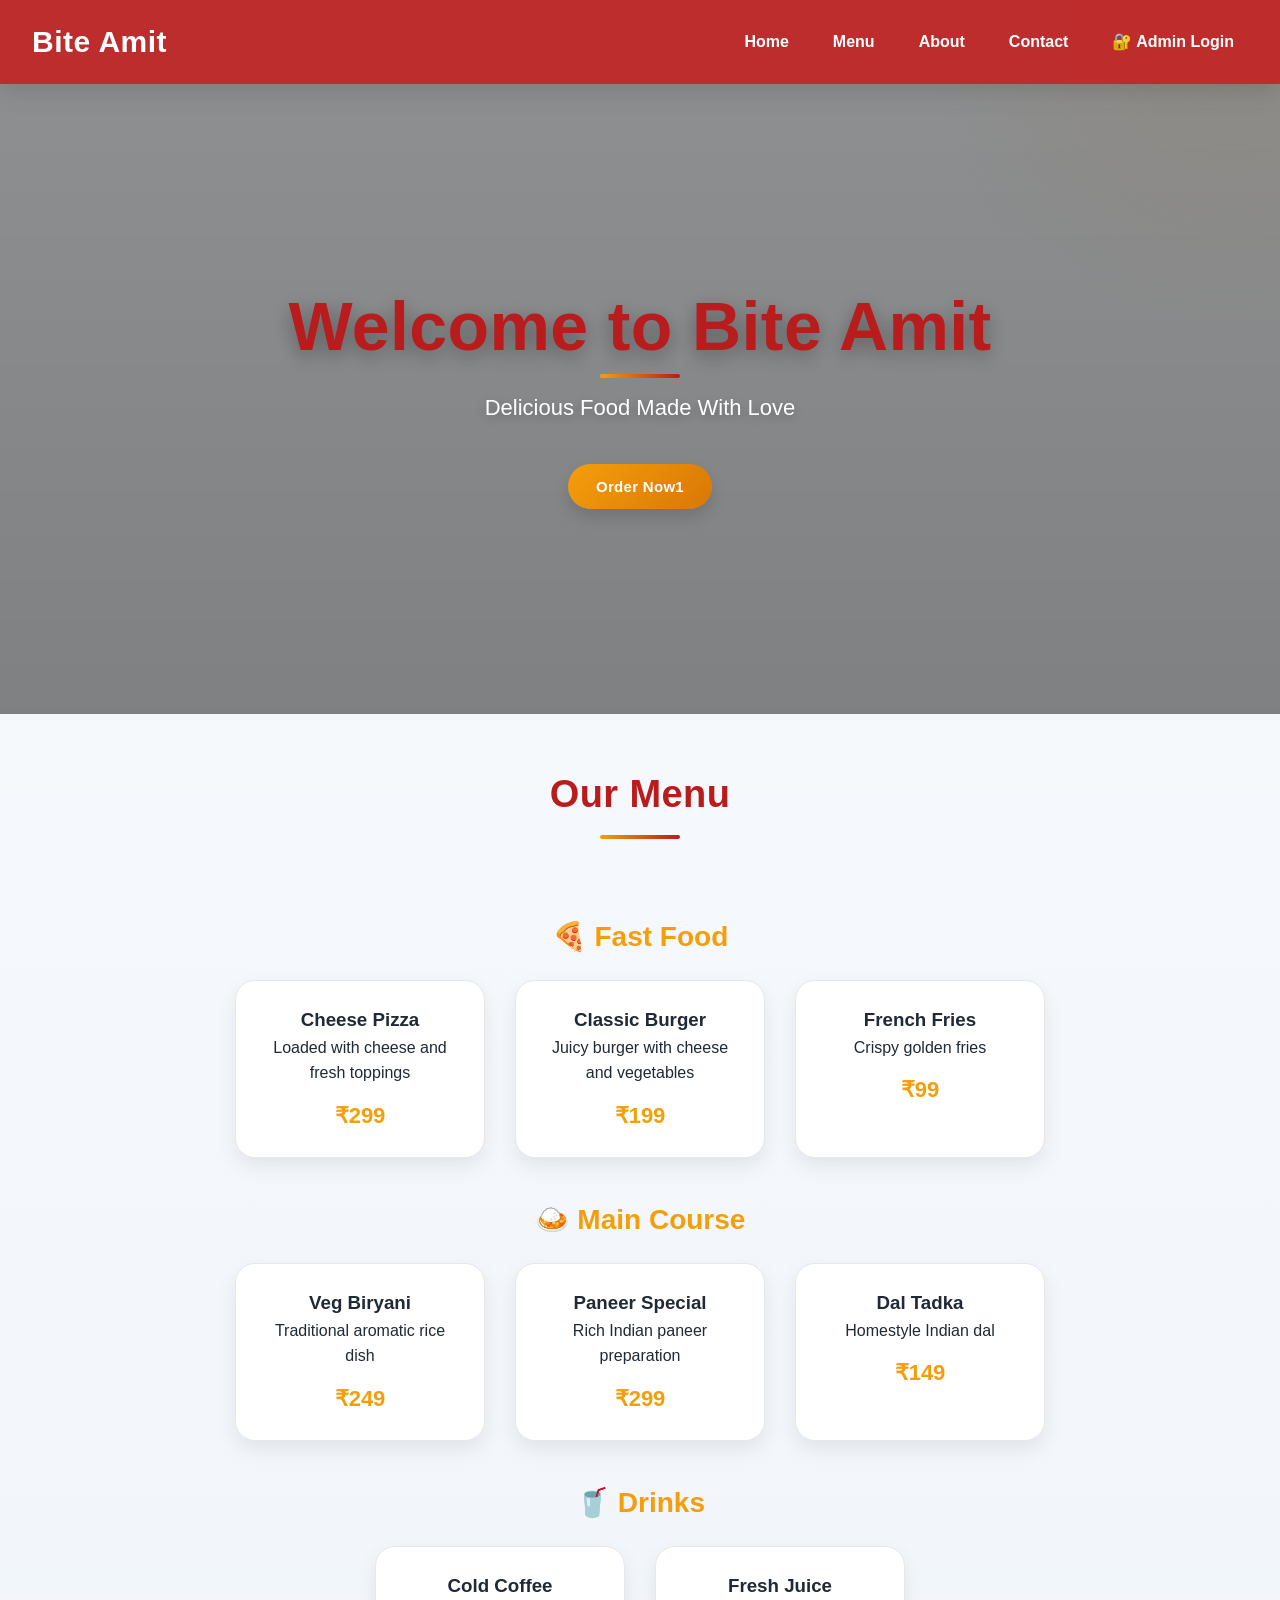
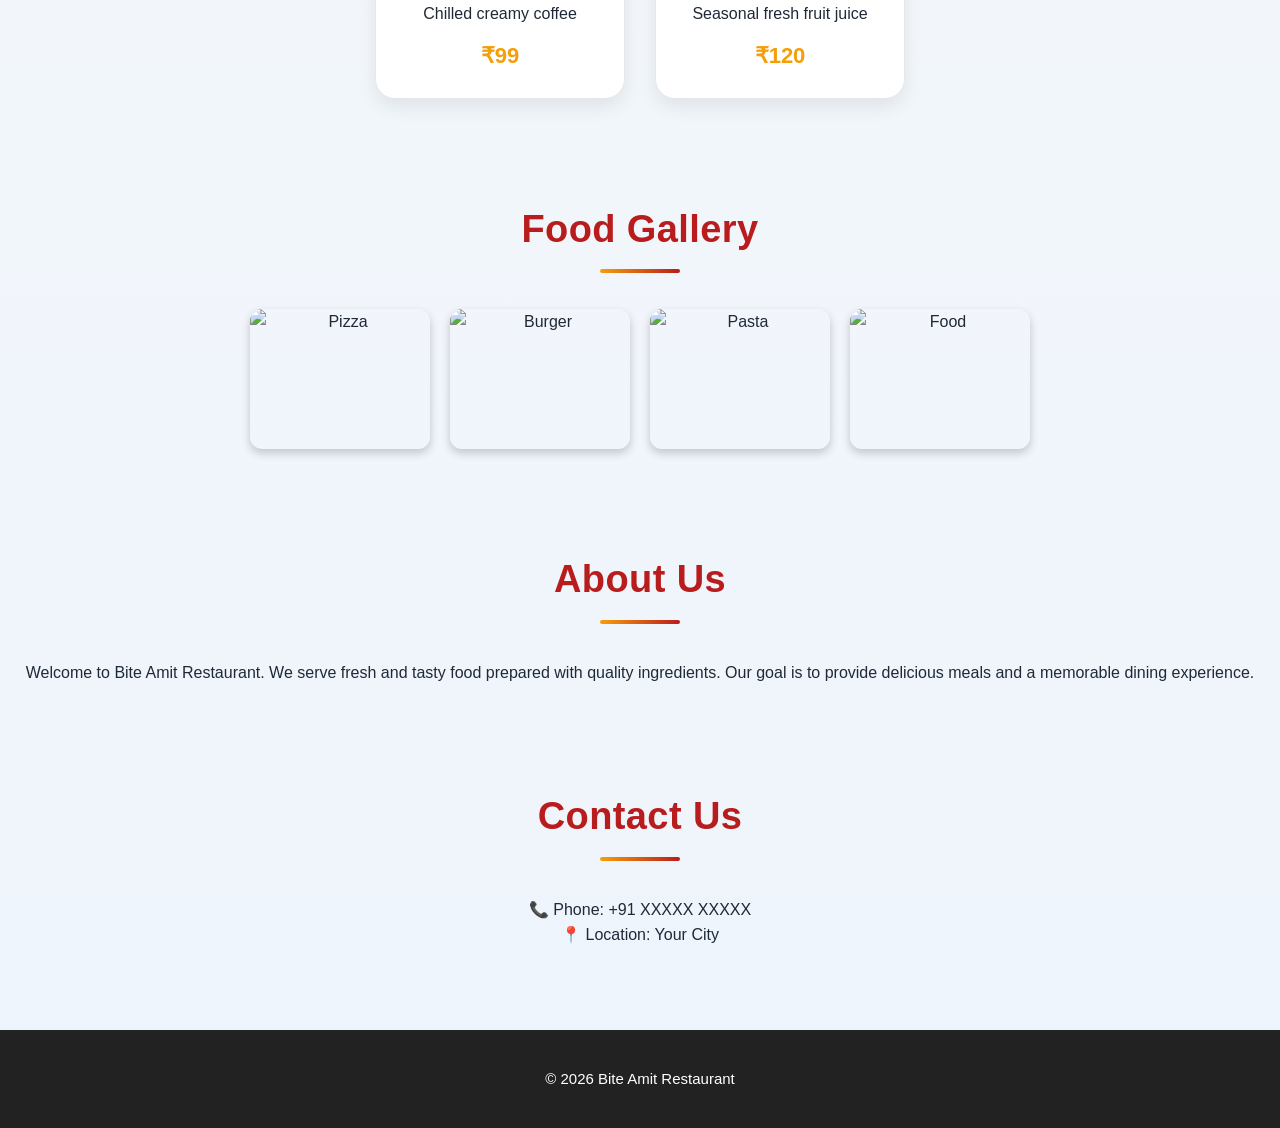
==== commit 03db7192: "Update index.html" ====
--- a/index.html
+++ b/index.html
@@ -75,7 +75,7 @@
         <p>Delicious Food Made With Love</p>
 
         <button onclick="window.location.href='menu.html'">
-          Order Now
+          Order Now1
         </button>
 
     </section>
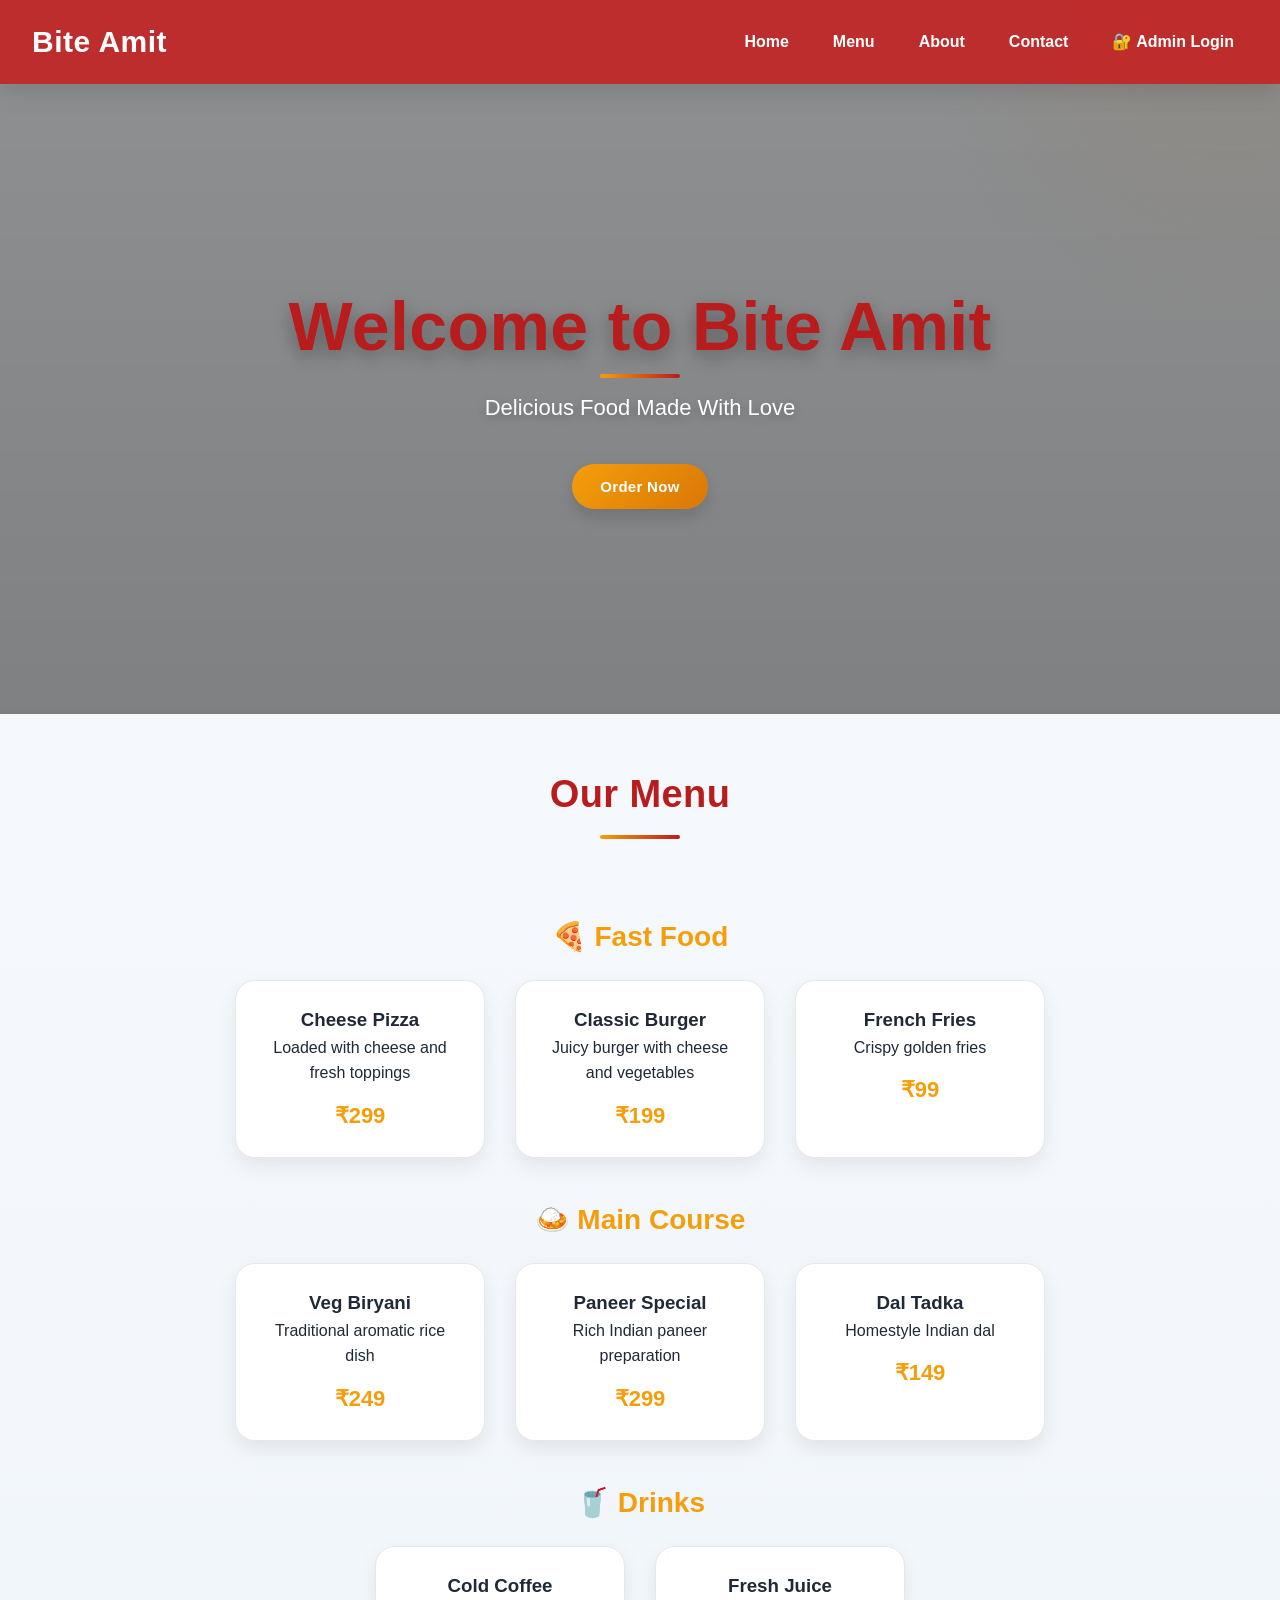
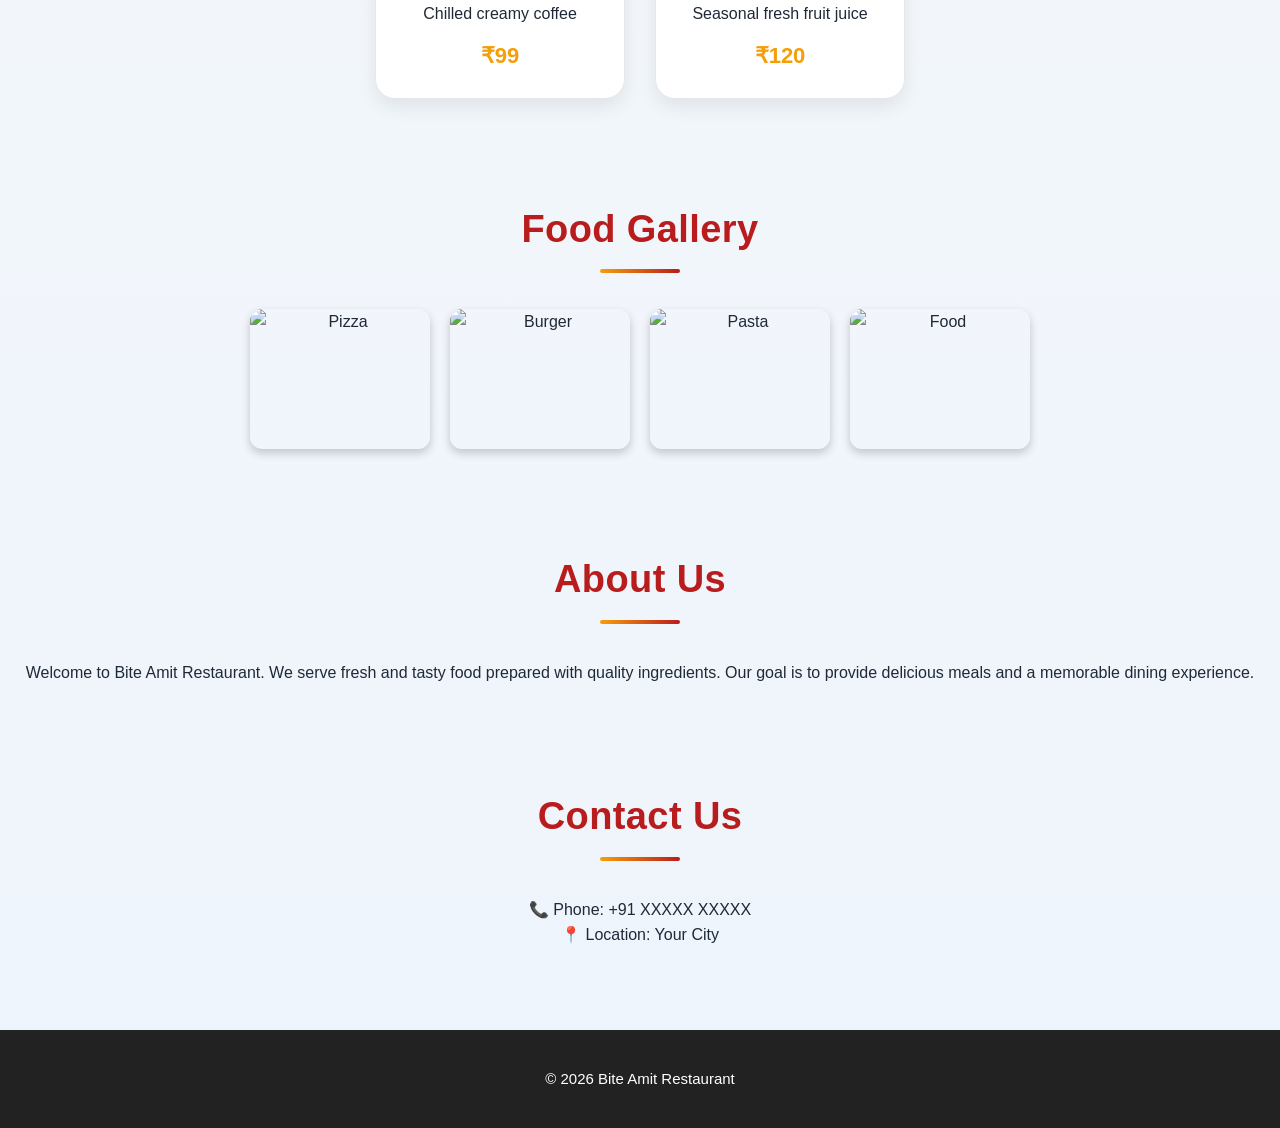
==== commit 1aeee346: "Update index.html" ====
--- a/index.html
+++ b/index.html
@@ -75,7 +75,7 @@
         <p>Delicious Food Made With Love</p>
 
         <button onclick="window.location.href='menu.html'">
-          Order Now1
+          Order Now
         </button>
 
     </section>
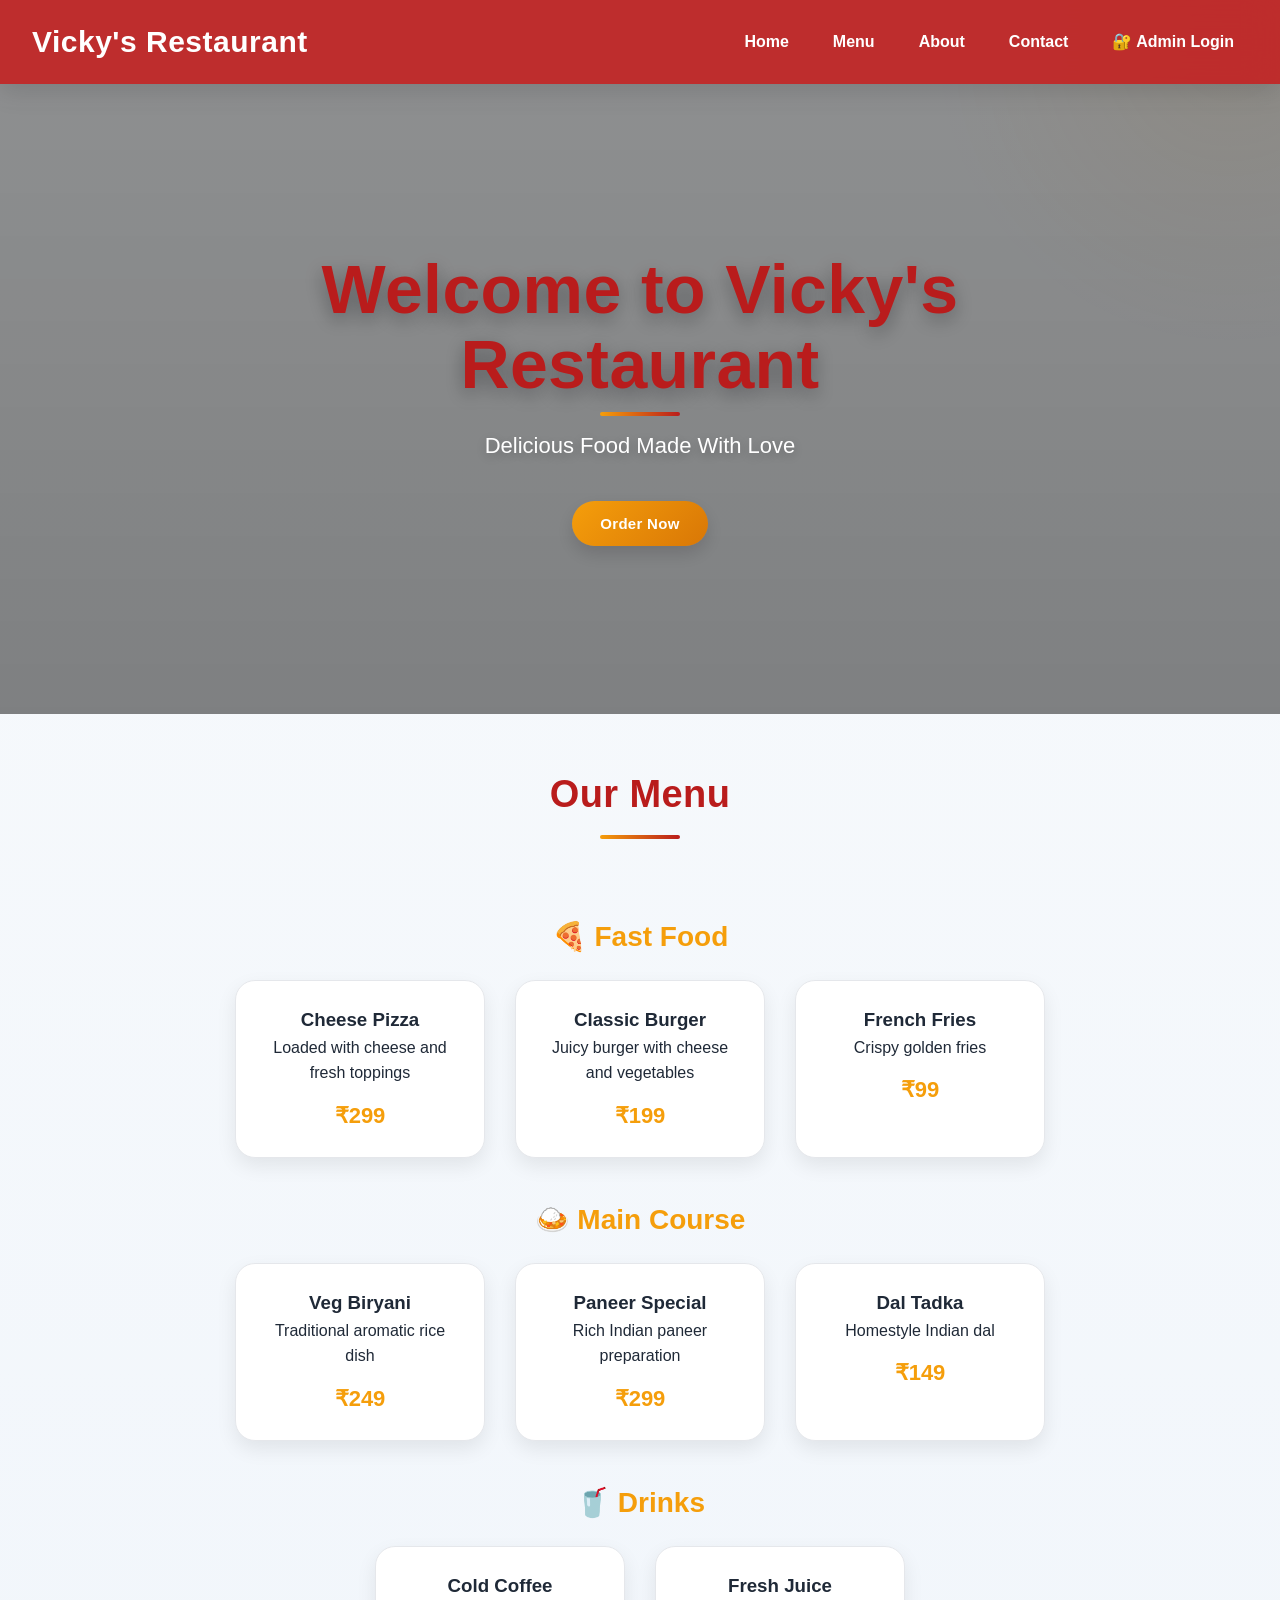
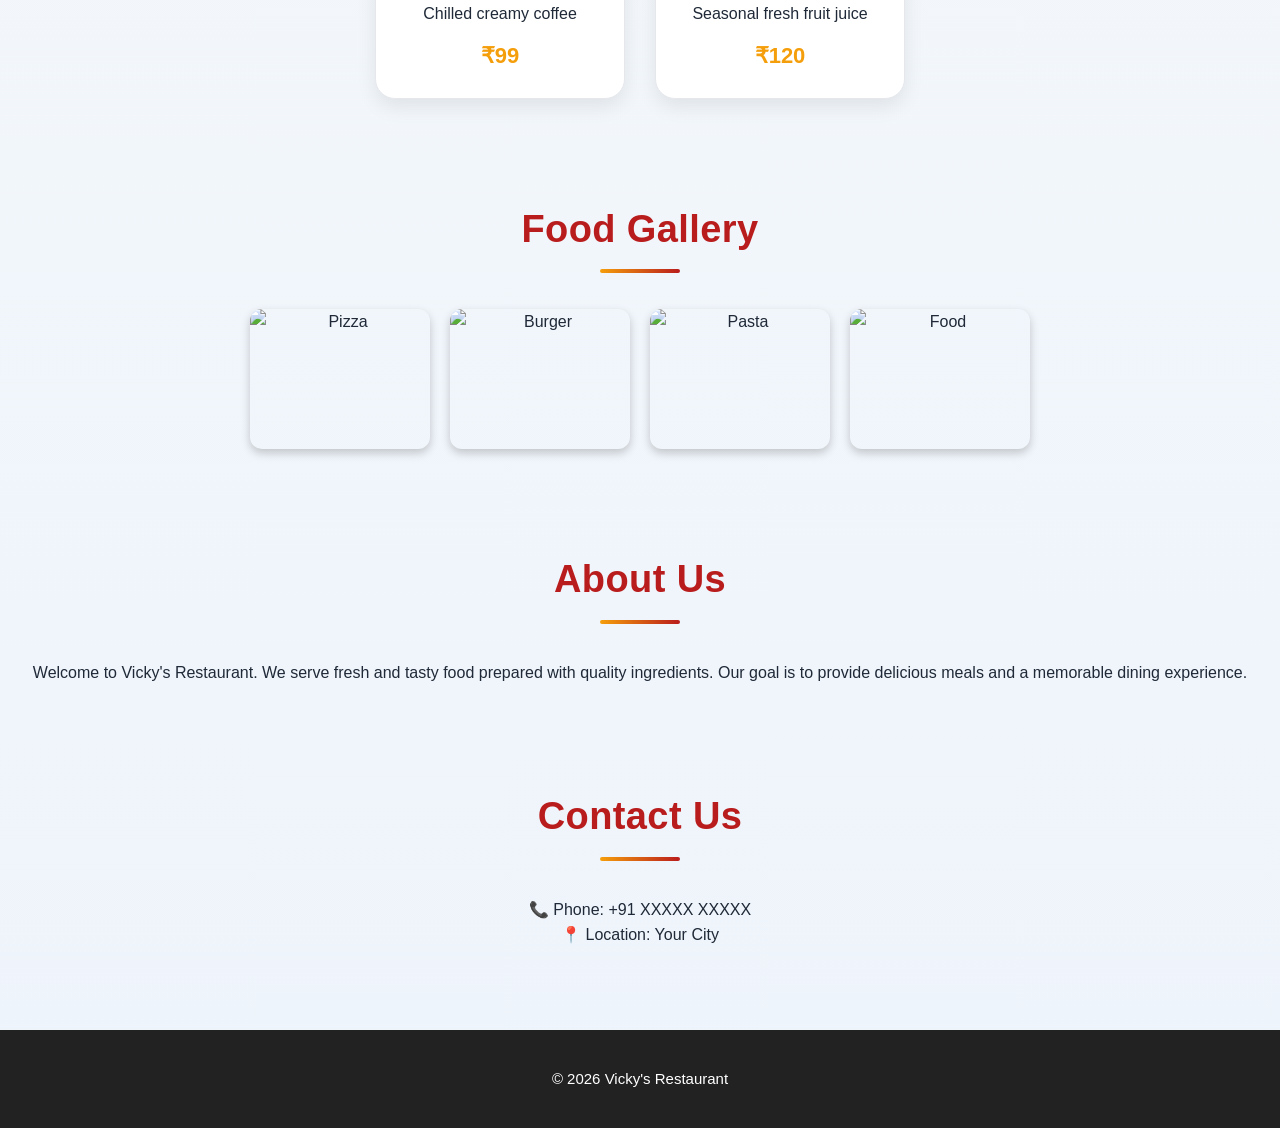
==== commit 8926f8b5: "Update index.html" ====
--- a/index.html
+++ b/index.html
@@ -6,7 +6,7 @@
     <meta name="viewport" content="order now
         width=device-width, initial-scale=1.0">
 
-    <title>Bite Amit Restaurant</title>
+    <title>Vicky's Restaurant</title>
 
     <link rel="stylesheet" href="style.css">
 </head>
@@ -17,7 +17,7 @@
 <body>
 
     <header>
-        <h1>Bite Amit</h1>
+        <h1>Vicky's Restaurant</h1>
 
 
         <!-- ==========================================================
@@ -70,7 +70,7 @@
 
     <section id="home" class="hero">
 
-        <h2>Welcome to Bite Amit</h2>
+        <h2>Welcome to Vicky's Restaurant</h2>
 
         <p>Delicious Food Made With Love</p>
 
@@ -182,7 +182,7 @@
     <h2>About Us</h2>
     
     <p>
-    Welcome to Bite Amit Restaurant.
+    Welcome to Vicky's Restaurant.
     We serve fresh and tasty food prepared with quality ingredients.
     Our goal is to provide delicious meals and a memorable dining experience.
     </p>
@@ -204,7 +204,7 @@
     <footer>
     
         <p>
-            © 2026 Bite Amit Restaurant
+            © 2026 Vicky's Restaurant
         </p>
 
     </footer>
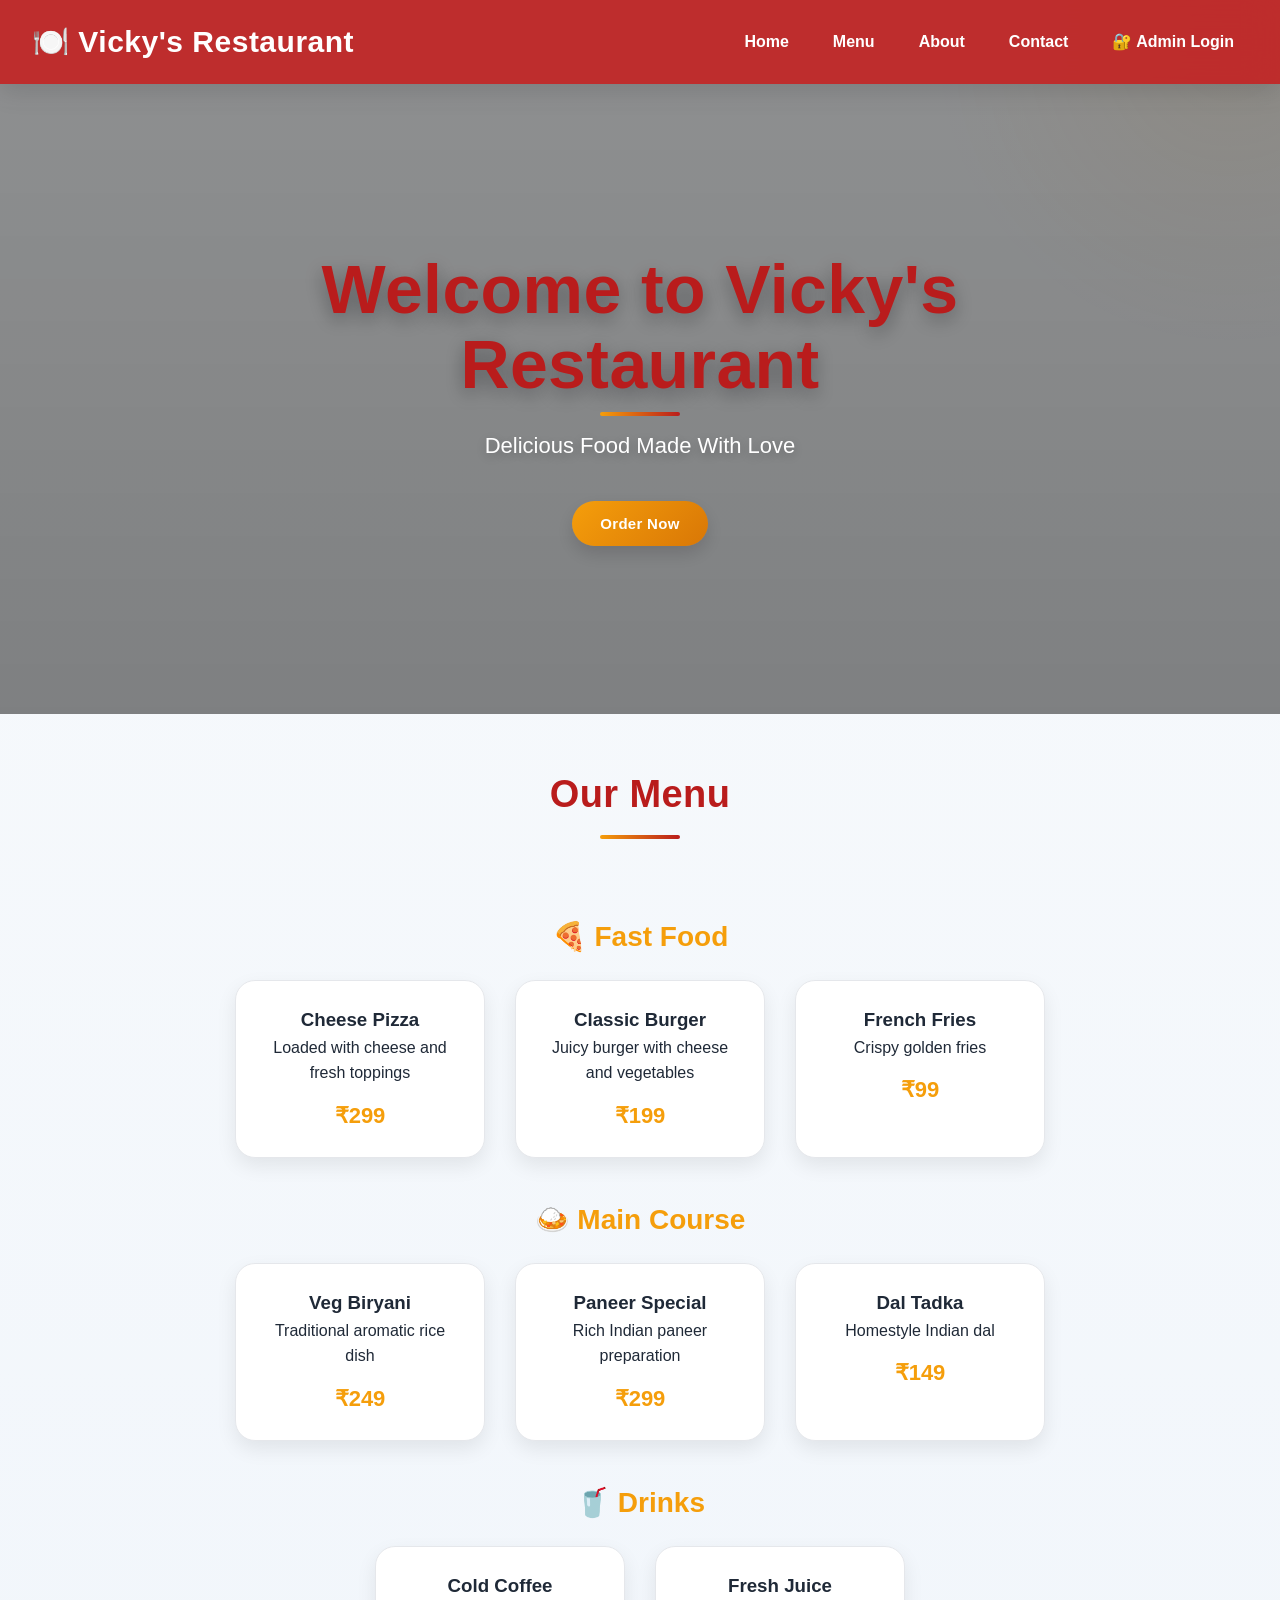
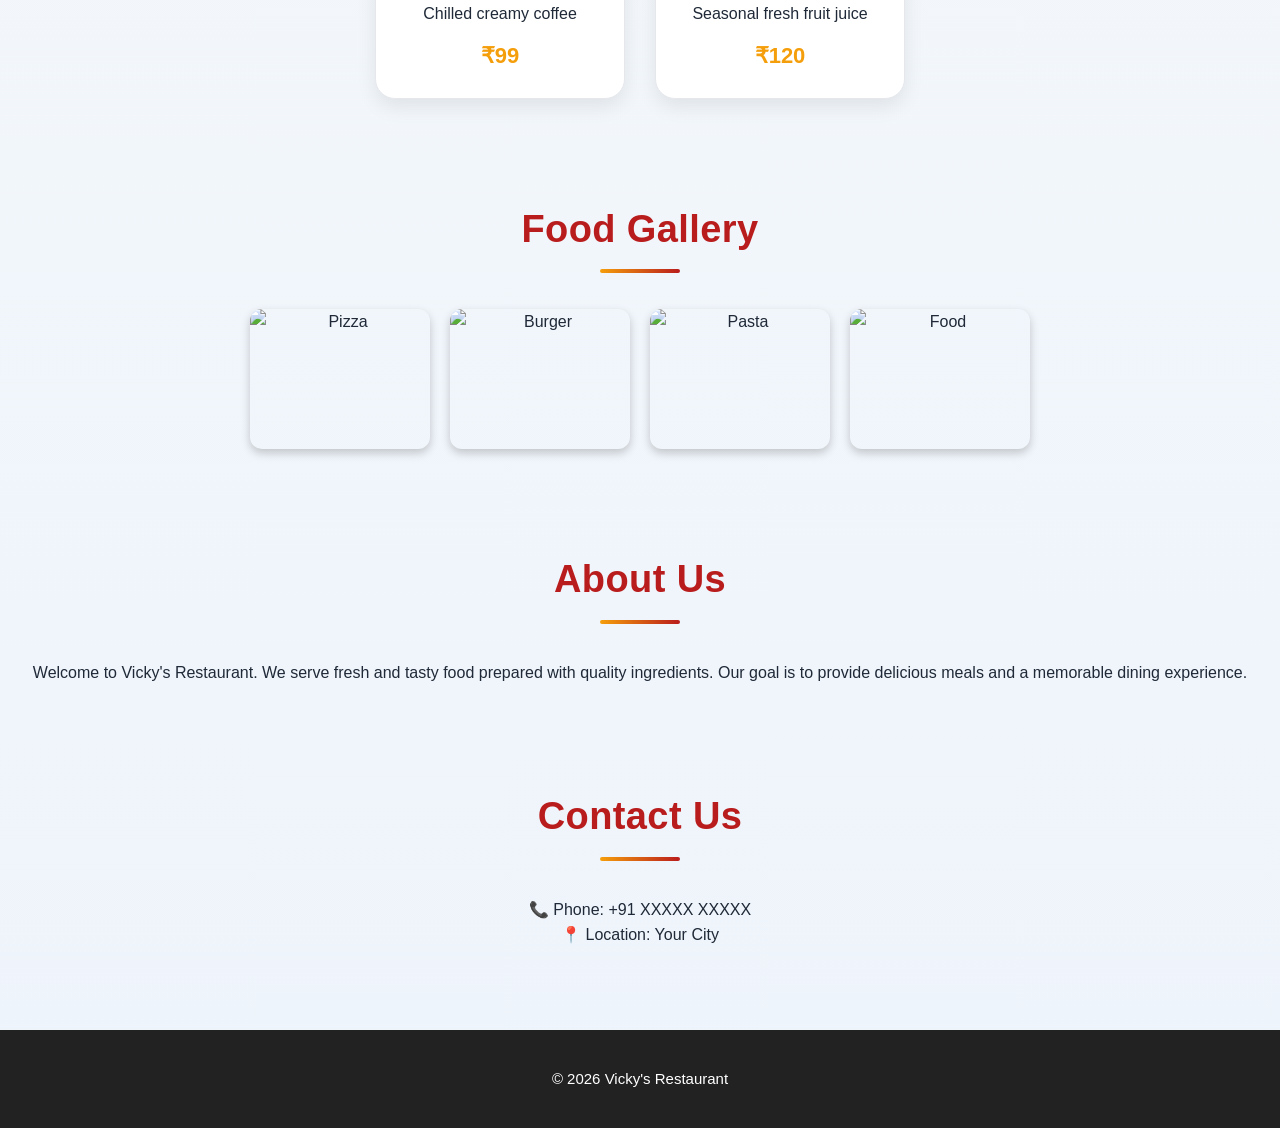
==== commit 2fcc8176: "Update index.html" ====
--- a/index.html
+++ b/index.html
@@ -17,7 +17,13 @@
 <body>
 
     <header>
-        <h1>Vicky's Restaurant</h1>
+        <!-- START: Clickable Restaurant Header Link -->
+        <h1>
+            <!-- This link ensures that clicking the header refreshes or stays on the homepage -->
+            <a href="index.html" class="header-logo-link">🍽️ Vicky's Restaurant</a>
+        </h1>
+        <!-- END: Clickable Restaurant Header Link -->
+
 
 
         <!-- ==========================================================
--- a/style.css
+++ b/style.css
@@ -2571,3 +2571,10 @@
     margin-bottom:var(--space-lg);
 
 }
+/* START: Styles to make the header link look like normal text */
+.header-logo-link {
+  text-decoration: none; /* This removes the default link underline */
+  color: inherit;        /* This keeps your original header text color */
+  cursor: pointer;       /* This shows the hand cursor when someone hovers over it */
+}
+/* END: Styles to make the header link look like normal text */
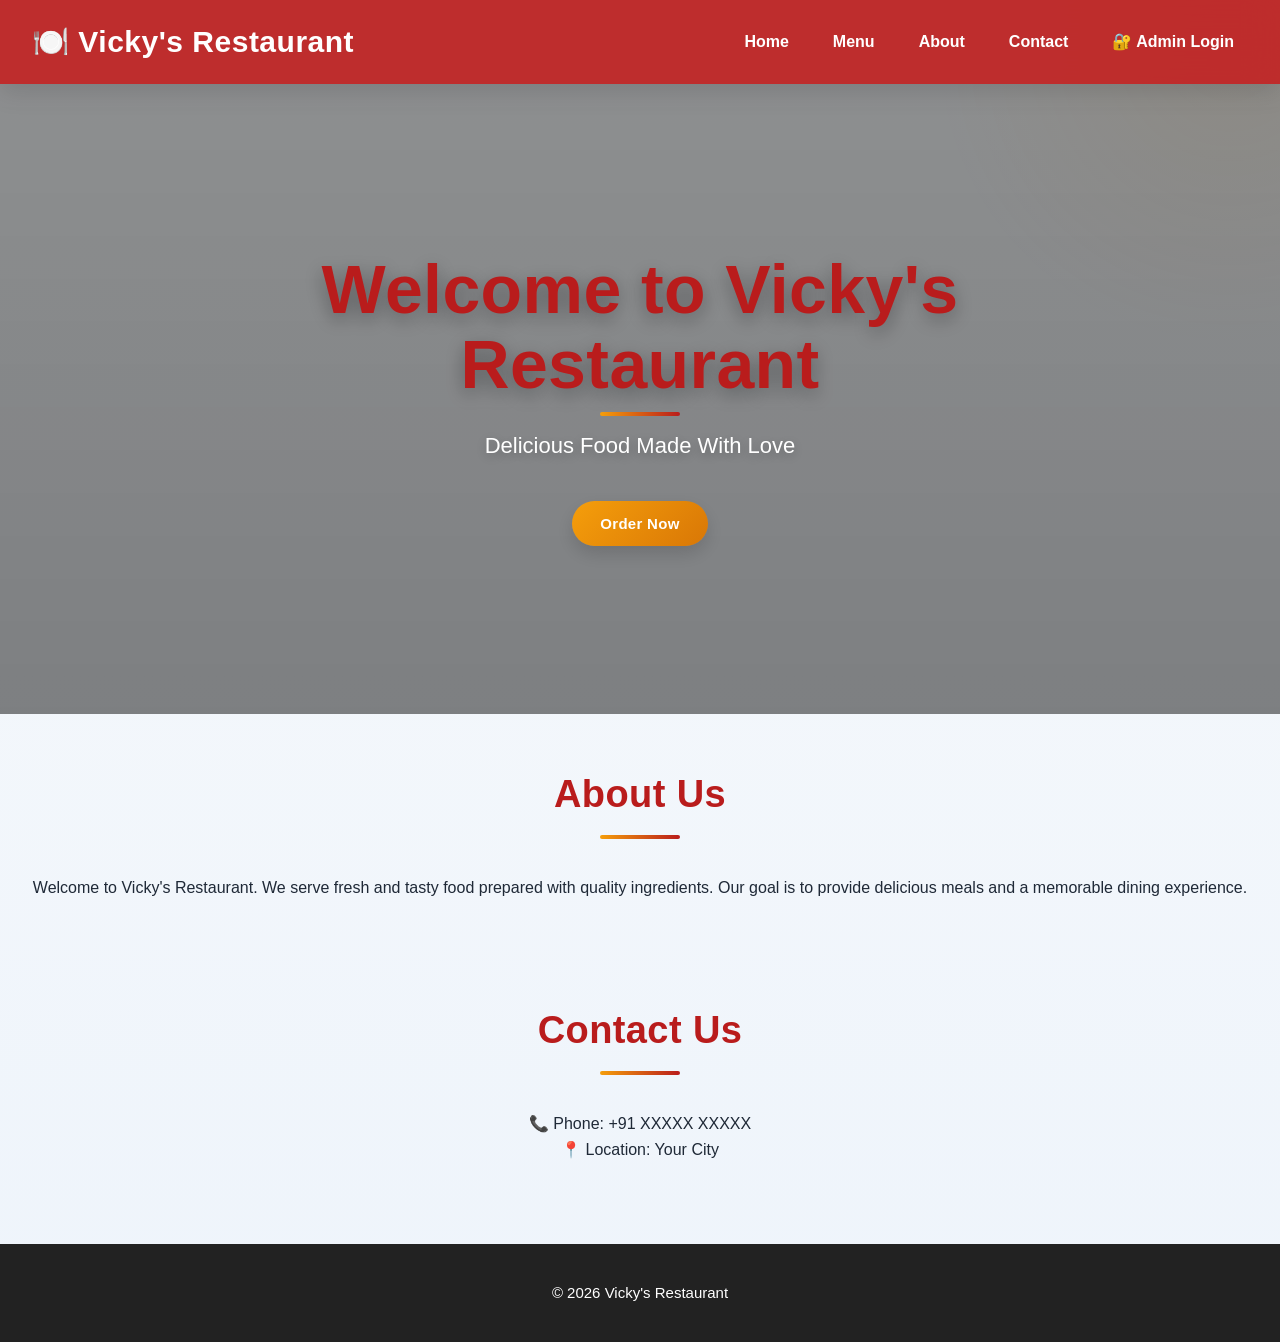
==== commit af80b436: "Update index.html" ====
--- a/index.html
+++ b/index.html
@@ -87,100 +87,7 @@
     </section>
 
 
-    <section id="menu">
-    
-    <h2>Our Menu</h2>
-    
-    <h3 class="category">🍕 Fast Food</h3>
-    
-    <div class="menu">
-    
-        <div class="item">
-            <h3>Cheese Pizza</h3>
-            <p>Loaded with cheese and fresh toppings</p>
-            <b>₹299</b>
-        </div>
-    
-        <div class="item">
-            <h3>Classic Burger</h3>
-            <p>Juicy burger with cheese and vegetables</p>
-            <b>₹199</b>
-        </div>
-    
-        <div class="item">
-            <h3>French Fries</h3>
-            <p>Crispy golden fries</p>
-            <b>₹99</b>
-        </div>
-    
-    </div>
-    
-    
-    <h3 class="category">🍛 Main Course</h3>
-    
-    <div class="menu">
-    
-        <div class="item">
-            <h3>Veg Biryani</h3>
-            <p>Traditional aromatic rice dish</p>
-            <b>₹249</b>
-        </div>
-    
-        <div class="item">
-            <h3>Paneer Special</h3>
-            <p>Rich Indian paneer preparation</p>
-            <b>₹299</b>
-        </div>
-    
-        <div class="item">
-            <h3>Dal Tadka</h3>
-            <p>Homestyle Indian dal</p>
-            <b>₹149</b>
-        </div>
-    
-    </div>
-    
-    
-    <h3 class="category">🥤 Drinks</h3>
-    
-    <div class="menu">
-    
-        <div class="item">
-            <h3>Cold Coffee</h3>
-            <p>Chilled creamy coffee</p>
-            <b>₹99</b>
-        </div>
-    
-        <div class="item">
-            <h3>Fresh Juice</h3>
-            <p>Seasonal fresh fruit juice</p>
-            <b>₹120</b>
-        </div>
-    
-    </div>
-    
-    
-    </section>
 
-    
-    <section id="gallery">
-    
-    <h2>Food Gallery</h2>
-    
-    <div class="gallery">
-
-    <img src="https://images.unsplash.com/photo-1565299624946-b28f40a0ae38?w=400" alt="Pizza">
-
-    <img src="https://images.unsplash.com/photo-1568901346375-23c9450c58cd?w=400" alt="Burger">
-
-    <img src="https://images.unsplash.com/photo-1473093295043-cdd812d0e601?w=400" alt="Pasta">
-
-    <img src="https://images.unsplash.com/photo-1515003197210-e0cd71810b5f?w=400" alt="Food">
-
-    </div>
-    
-    
-    </section>
     
     
     <section id="about">
--- a/style.css
+++ b/style.css
@@ -2578,3 +2578,194 @@
   cursor: pointer;       /* This shows the hand cursor when someone hovers over it */
 }
 /* END: Styles to make the header link look like normal text */
+/* ==========================================================
+   ADMIN DASHBOARD MODULE TILES
+
+   PURPOSE:
+   Creates a responsive tile layout for admin modules.
+
+   FUTURE:
+   New dashboard tiles automatically follow the same design.
+========================================================== */
+
+
+/* ==========================================================
+   TILE CONTAINER
+
+   PURPOSE:
+   Controls the arrangement of dashboard tiles.
+========================================================== */
+
+.admin-module-container {
+
+    display: grid;
+
+    grid-template-columns: repeat(2, 1fr);
+
+    gap: 30px;
+
+    max-width: 900px;
+
+    margin: 50px auto;
+
+}
+
+
+
+/* ==========================================================
+   INDIVIDUAL MODULE TILE
+
+   PURPOSE:
+   Creates the card appearance.
+========================================================== */
+
+.admin-module-tile {
+
+    background: white;
+
+    padding: 35px;
+
+    border-radius: 18px;
+
+    text-align: center;
+
+    cursor: pointer;
+
+    box-shadow: 0 8px 25px rgba(0,0,0,0.08);
+
+    transition: all 0.3s ease;
+
+}
+
+
+
+/* ==========================================================
+   TILE HOVER EFFECT
+
+   PURPOSE:
+   Gives interactive feel when user moves mouse over tile.
+========================================================== */
+
+.admin-module-tile:hover {
+
+    transform: translateY(-8px);
+
+    box-shadow: 0 15px 35px rgba(0,0,0,0.15);
+
+}
+
+
+
+/* ==========================================================
+   TILE ICON
+
+   PURPOSE:
+   Displays emoji/icon prominently.
+========================================================== */
+
+.admin-module-icon {
+
+    font-size: 45px;
+
+    margin-bottom: 15px;
+
+}
+
+
+
+/* ==========================================================
+   TILE TITLE
+
+========================================================== */
+
+.admin-module-tile h3 {
+
+    margin-bottom: 12px;
+
+    font-size: 22px;
+
+}
+
+
+
+/* ==========================================================
+   TILE DESCRIPTION
+
+========================================================== */
+
+.admin-module-tile p {
+
+    color: #666;
+
+    line-height: 1.6;
+
+}
+
+
+
+/* ==========================================================
+   MOBILE RESPONSIVE DESIGN
+
+   PURPOSE:
+   Converts tiles into single column on small screens.
+========================================================== */
+
+@media (max-width:768px) {
+
+
+    .admin-module-container {
+
+        grid-template-columns: 1fr;
+
+        padding: 20px;
+
+    }
+
+
+}
+/* ==========================================================
+   PAGE HEADER ROW
+
+   PURPOSE:
+   Aligns page title and action button
+   on the same horizontal line.
+========================================================== */
+
+
+.page-header-row {
+
+    display: flex;
+
+    justify-content: space-between;
+
+    align-items: center;
+
+    margin-bottom: 30px;
+
+}
+
+
+
+/* ==========================================================
+   MOBILE RESPONSIVE HEADER
+
+   PURPOSE:
+   Stacks title and button on smaller screens.
+========================================================== */
+
+
+@media (max-width:768px) {
+
+
+    .page-header-row {
+
+        flex-direction: column;
+
+        gap:20px;
+
+        align-items:flex-start;
+
+    }
+
+
+}
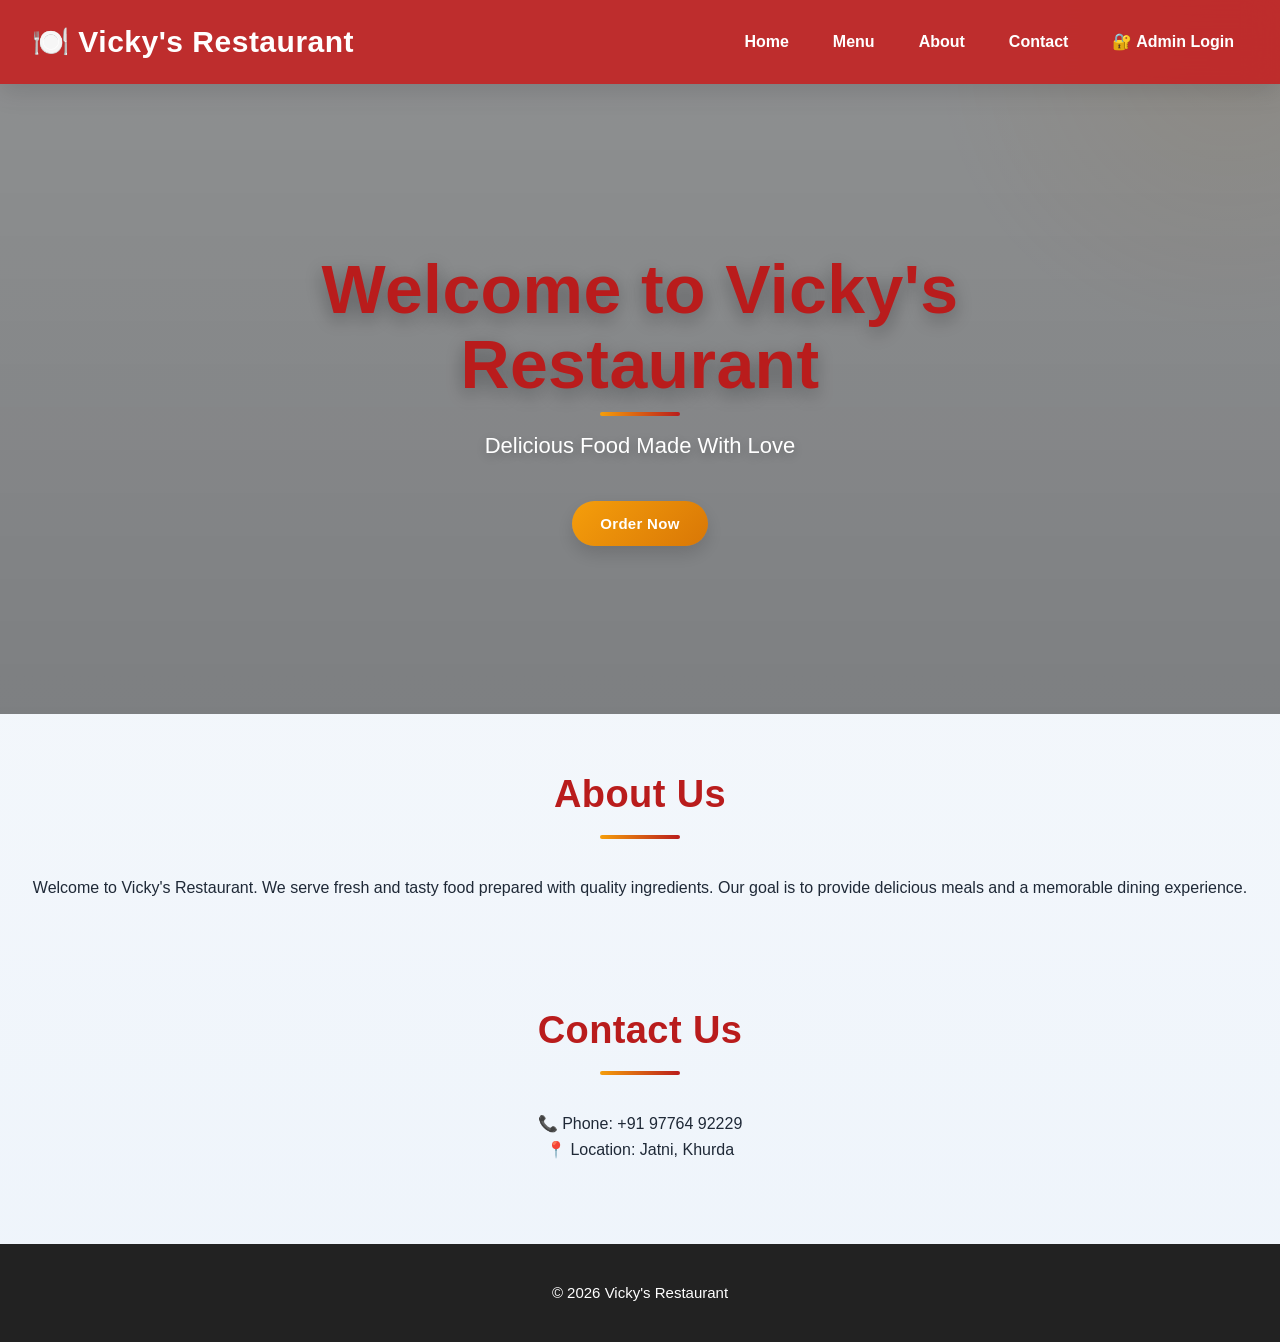
==== commit 36bfd9fd: "Update index.html" ====
--- a/index.html
+++ b/index.html
@@ -107,9 +107,9 @@
 
         <h2>Contact Us</h2>
 
-        <p>📞 Phone: +91 XXXXX XXXXX</p>
+        <p>📞 Phone: +91 97764 92229</p>
 
-        <p>📍 Location: Your City</p>
+        <p>📍 Location: Jatni, Khurda</p>
 
     </section>
 
--- a/style.css
+++ b/style.css
@@ -2613,15 +2613,20 @@
 
 
 /* ==========================================================
-   INDIVIDUAL MODULE TILE
+   PREMIUM ADMIN DASHBOARD TILE
 
    PURPOSE:
-   Creates the card appearance.
+   Modern dashboard card with subtle border,
+   premium shadow and top accent bar.
 ========================================================== */
 
 .admin-module-tile {
 
-    background: white;
+    position: relative;
+
+    overflow: hidden;
+
+    background: #ffffff;
 
     padding: 35px;
 
@@ -2631,43 +2636,129 @@
 
     cursor: pointer;
 
-    box-shadow: 0 8px 25px rgba(0,0,0,0.08);
-
-    transition: all 0.3s ease;
-
-}
-
-
-
-/* ==========================================================
-   TILE HOVER EFFECT
+    border: 1px solid #E5E7EB;
+
+    box-shadow: 0 10px 30px rgba(0,0,0,0.08);
+
+    transition: all 0.35s ease;
+
+}
+
+
+/* ==========================================================
+   TOP ACCENT BAR
 
    PURPOSE:
-   Gives interactive feel when user moves mouse over tile.
+   Gives every dashboard tile
+   a premium modern appearance.
+========================================================== */
+
+.admin-module-tile::before{
+
+    content:"";
+
+    position:absolute;
+
+    top:0;
+
+    left:0;
+
+    width:100%;
+
+    height:5px;
+
+    background:linear-gradient(90deg,#B91C1C,#F59E0B);
+
+}
+
+
+
+/* ==========================================================
+   PREMIUM TILE HOVER EFFECT
+
+   PURPOSE:
+   Gives the dashboard tiles a premium
+   interactive feel with lift, glow and
+   subtle background transition.
 ========================================================== */
 
 .admin-module-tile:hover {
 
-    transform: translateY(-8px);
-
-    box-shadow: 0 15px 35px rgba(0,0,0,0.15);
-
-}
-
-
-
-/* ==========================================================
-   TILE ICON
+    transform: translateY(-10px);
+
+    background: #FCFCFD;
+
+    border-color: #D1D5DB;
+
+    box-shadow:
+        0 18px 40px rgba(0,0,0,0.12),
+        0 0 0 4px rgba(185,28,28,0.08);
+
+}
+
+
+/* ==========================================================
+   TILE CLICK EFFECT
 
    PURPOSE:
-   Displays emoji/icon prominently.
+   Gives a natural pressed animation
+   when the tile is clicked.
+========================================================== */
+
+.admin-module-tile:active {
+
+    transform: translateY(-3px) scale(0.98);
+
+}
+
+
+
+/* ==========================================================
+   PREMIUM TILE ICON
+
+   PURPOSE:
+   Places the emoji inside a modern circular
+   background to create a professional look.
 ========================================================== */
 
 .admin-module-icon {
 
-    font-size: 45px;
-
-    margin-bottom: 15px;
+    width: 80px;
+
+    height: 80px;
+
+    margin: 0 auto 20px;
+
+    display: flex;
+
+    align-items: center;
+
+    justify-content: center;
+
+    font-size: 38px;
+
+    border-radius: 50%;
+
+    background: linear-gradient(135deg,#FFF5F5,#FFE8CC);
+
+    border: 1px solid #F3D5B5;
+
+    transition: all 0.35s ease;
+
+}
+
+
+/* ==========================================================
+   ICON HOVER EFFECT
+
+   PURPOSE:
+   Slightly enlarges and rotates the icon
+   when the user hovers over the tile.
+========================================================== */
+
+.admin-module-tile:hover .admin-module-icon {
+
+    transform: scale(1.08) rotate(-5deg);
 
 }
 
@@ -2769,3 +2860,218 @@
 
 
 }
+/* ==========================================================
+   MODULE-SPECIFIC TILE COLORS
+
+   PURPOSE:
+   Gives each dashboard module its own
+   visual identity while keeping the design
+   consistent across the admin panel.
+========================================================== */
+
+/* ---------- Manage Menu ---------- */
+
+.menu-tile::before{
+
+    background:linear-gradient(90deg,#EF4444,#F97316);
+
+}
+
+.menu-tile .admin-module-icon{
+
+    background:linear-gradient(135deg,#FEF2F2,#FFEDD5);
+
+}
+
+
+/* ---------- Orders ---------- */
+
+.order-tile::before{
+
+    background:linear-gradient(90deg,#2563EB,#38BDF8);
+
+}
+
+.order-tile .admin-module-icon{
+
+    background:linear-gradient(135deg,#EFF6FF,#E0F2FE);
+
+}
+
+
+/* ---------- Inventory ---------- */
+
+.inventory-tile::before{
+
+    background:linear-gradient(90deg,#16A34A,#84CC16);
+
+}
+
+.inventory-tile .admin-module-icon{
+
+    background:linear-gradient(135deg,#F0FDF4,#ECFCCB);
+
+}
+
+
+/* ---------- Reports ---------- */
+
+.reports-tile::before{
+
+    background:linear-gradient(90deg,#7C3AED,#A855F7);
+
+}
+
+.reports-tile .admin-module-icon{
+
+    background:linear-gradient(135deg,#F5F3FF,#FAE8FF);
+
+}
+/* ==========================================
+   ORDER MORE BUTTON
+========================================== */
+
+.order-more-btn {
+
+    display: inline-block;
+
+    margin-top: 30px;
+
+    padding: 14px 35px;
+
+    background: var(--primary);
+
+    color: white;
+
+    text-decoration: none;
+
+    font-size: 18px;
+
+    font-weight: 600;
+
+    border-radius: 30px;
+
+    box-shadow: var(--shadow-medium);
+
+    transition: all 0.3s ease;
+
+}
+
+
+/* Hover Effect */
+
+.order-more-btn:hover {
+
+    background: var(--primary-hover);
+
+    transform: translateY(-3px);
+
+}
+/* ==========================================
+   ADMIN LOGIN
+   FORGOT PASSWORD & PASSWORD HINT
+========================================== */
+
+
+.forgot-password {
+
+    color: var(--primary);
+
+    text-decoration: none;
+
+    font-weight: 600;
+
+}
+
+
+.forgot-password:hover {
+
+    text-decoration: underline;
+
+}
+
+
+.password-hint {
+
+    font-size: 13px;
+
+    color: #666;
+
+    margin-top: 10px;
+
+    line-height: 1.5;
+
+}
+/* ==========================================
+   PASSWORD SHOW/HIDE ICON
+========================================== */
+
+
+.password-container {
+
+    position: relative;
+
+    display: inline-block;
+
+}
+
+
+.password-container input {
+
+    padding-right: 45px;
+
+}
+
+
+.toggle-password {
+
+    position: absolute;
+
+    right: 12px;
+
+    top: 50%;
+
+    transform: translateY(-50%);
+
+    cursor: pointer;
+
+    font-size: 20px;
+
+}
+/* ==========================================
+   LOGOUT BUTTON
+========================================== */
+
+
+.logout-btn {
+
+    background: var(--danger);
+
+    color: white;
+
+    border: none;
+
+    padding: 12px 25px;
+
+    border-radius: 25px;
+
+    font-size: 16px;
+
+    font-weight: 600;
+
+    cursor: pointer;
+
+    margin-bottom: 25px;
+
+    transition: all 0.3s ease;
+
+}
+
+
+.logout-btn:hover {
+
+    background: #b91c1c;
+
+    transform: translateY(-2px);
+
+}
